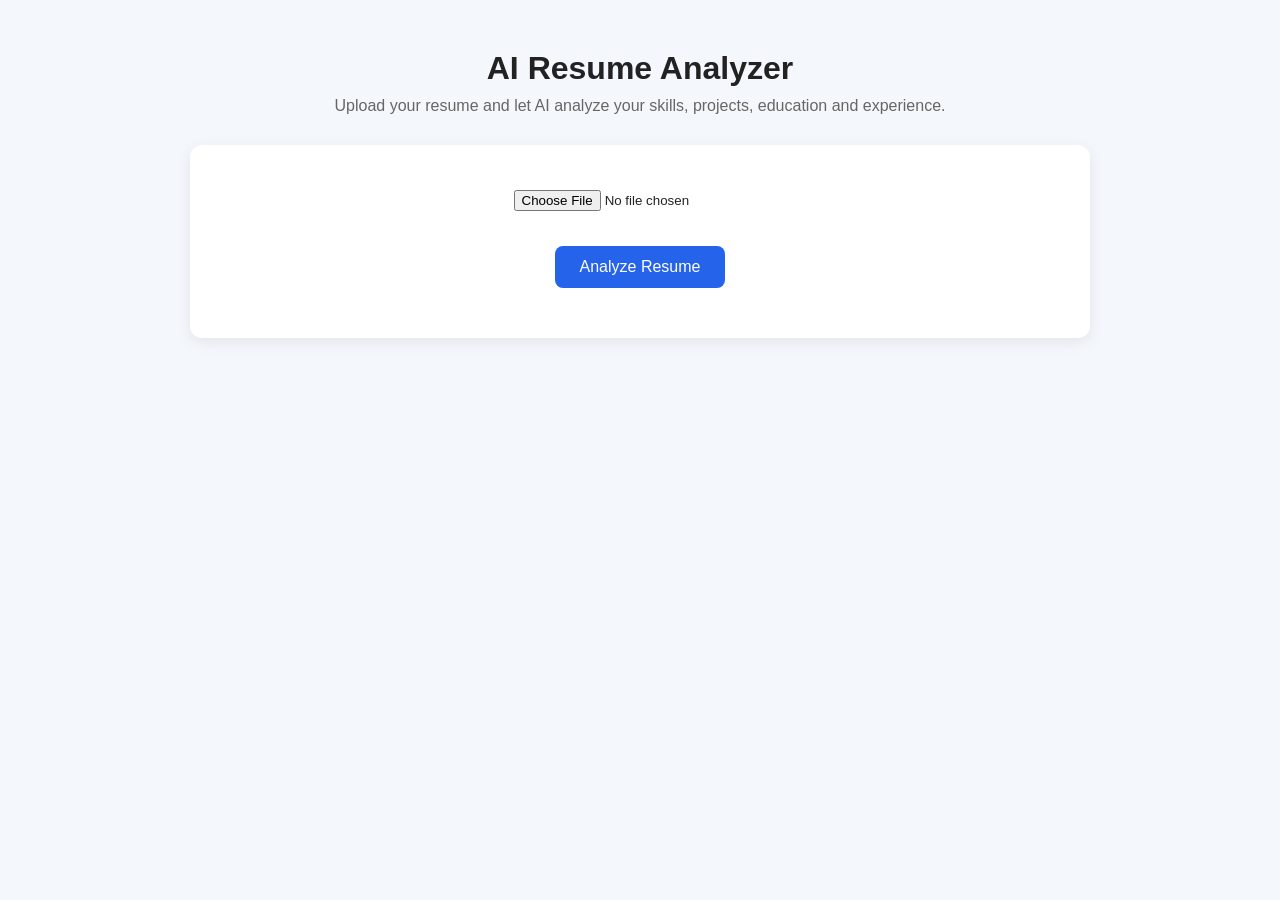
==== frontend/index.html @ a1c791cf "Add resume analyzer frontend and CORS support" ====
<!DOCTYPE html>
<html lang="en">
<head>
    <meta charset="UTF-8">
    <meta name="viewport" content="width=device-width, initial-scale=1.0">

    <title>AI Resume Analyzer</title>

    <link rel="stylesheet" href="style.css">
</head>

<body>

    <div class="container">

        <h1>AI Resume Analyzer</h1>

        <p class="subtitle">
            Upload your resume and let AI analyze your skills, projects,
            education and experience.
        </p>

        <div class="upload-box">

            <input
                type="file"
                id="resumeFile"
                accept=".pdf"
            >

            <button id="analyzeBtn">
                Analyze Resume
            </button>

            <p id="status"></p>

        </div>

        <div id="result" class="result hidden">

            <h2>Resume Analysis</h2>

            <div id="candidate"></div>

            <div id="skills"></div>

            <div id="projects"></div>

            <div id="experience"></div>

            <div id="certifications"></div>

            <div id="strengths"></div>

            <div id="skillGaps"></div>

        </div>

    </div>

    <script src="script.js"></script>

</body>
</html>
---- frontend/style.css ----
* {
    box-sizing: border-box;
    margin: 0;
    padding: 0;
}

body {
    font-family: Arial, sans-serif;
    background: #f4f7fb;
    color: #222;
}

.container {
    width: 90%;
    max-width: 900px;
    margin: 50px auto;
}

h1 {
    text-align: center;
    margin-bottom: 10px;
}

.subtitle {
    text-align: center;
    color: #666;
    margin-bottom: 30px;
}

.upload-box {
    background: white;
    padding: 30px;
    border-radius: 12px;
    text-align: center;
    box-shadow: 0 4px 15px rgba(0, 0, 0, 0.08);
}

input[type="file"] {
    margin: 15px;
}

button {
    display: block;
    margin: 20px auto;
    padding: 12px 25px;
    border: none;
    border-radius: 8px;
    background: #2563eb;
    color: white;
    font-size: 16px;
    cursor: pointer;
}

button:hover {
    background: #1d4ed8;
}

#status {
    margin-top: 15px;
    font-weight: bold;
}

.result {
    margin-top: 30px;
}

.result h2 {
    margin-bottom: 20px;
}

.card {
    background: white;
    padding: 20px;
    margin-bottom: 15px;
    border-radius: 10px;
    box-shadow: 0 3px 10px rgba(0, 0, 0, 0.06);
}

.card h3 {
    margin-bottom: 10px;
}

.card ul {
    margin-left: 20px;
}

.hidden {
    display: none;
}
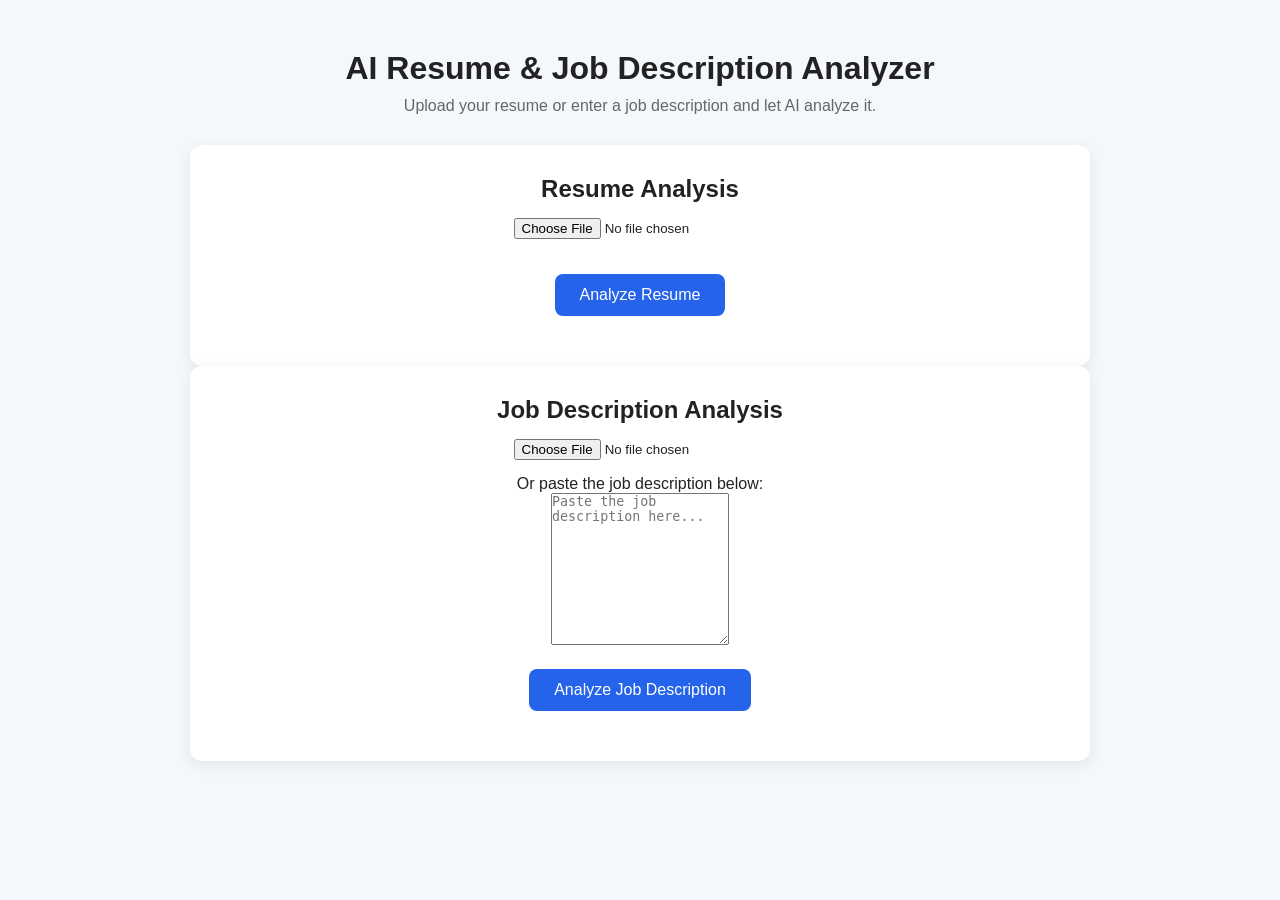
==== commit 9fdeabbc: "Add resume and job description analyzers" ====
--- a/frontend/index.html
+++ b/frontend/index.html
@@ -1,64 +1,107 @@
 <!DOCTYPE html>
-<html lang="en">
-<head>
-    <meta charset="UTF-8">
-    <meta name="viewport" content="width=device-width, initial-scale=1.0">
 
-    <title>AI Resume Analyzer</title>
+<html lang="en"> <head> <meta charset="UTF-8"> <meta name="viewport" content="width=device-width, initial-scale=1.0">
 
-    <link rel="stylesheet" href="style.css">
+<title>AI Resume & Job Description Analyzer</title>
+
+<link rel="stylesheet" href="style.css">
+
 </head>
 
 <body>
 
-    <div class="container">
+<div class="container">
 
-        <h1>AI Resume Analyzer</h1>
+    <h1>AI Resume & Job Description Analyzer</h1>
 
-        <p class="subtitle">
-            Upload your resume and let AI analyze your skills, projects,
-            education and experience.
-        </p>
+    <p class="subtitle">
+        Upload your resume or enter a job description and let AI analyze it.
+    </p>
 
-        <div class="upload-box">
+    <!-- Resume Analyzer -->
 
-            <input
-                type="file"
-                id="resumeFile"
-                accept=".pdf"
-            >
+    <div class="upload-box">
 
-            <button id="analyzeBtn">
-                Analyze Resume
-            </button>
+        <h2>Resume Analysis</h2>
 
-            <p id="status"></p>
+        <input
+            type="file"
+            id="resumeFile"
+            accept=".pdf"
+        >
 
-        </div>
+        <button id="analyzeBtn">
+            Analyze Resume
+        </button>
 
-        <div id="result" class="result hidden">
-
-            <h2>Resume Analysis</h2>
-
-            <div id="candidate"></div>
-
-            <div id="skills"></div>
-
-            <div id="projects"></div>
-
-            <div id="experience"></div>
-
-            <div id="certifications"></div>
-
-            <div id="strengths"></div>
-
-            <div id="skillGaps"></div>
-
-        </div>
+        <p id="status"></p>
 
     </div>
 
-    <script src="script.js"></script>
+    <div id="result" class="result hidden">
 
-</body>
-</html>+        <h2>Resume Analysis</h2>
+
+        <div id="candidate"></div>
+
+        <div id="skills"></div>
+
+        <div id="projects"></div>
+
+        <div id="experience"></div>
+
+        <div id="certifications"></div>
+
+        <div id="strengths"></div>
+
+        <div id="skillGaps"></div>
+
+    </div>
+
+    <!-- Job Description Analyzer -->
+
+    <div class="upload-box"> 
+ 
+        <h2>Job Description Analysis</h2> 
+     
+        <input 
+            type="file" 
+            id="jobDescriptionFile" 
+            accept=".pdf,.doc,.docx,.txt"
+        > 
+     
+        <p>Or paste the job description below:</p> 
+     
+        <textarea 
+            id="jobDescription" 
+            rows="10" 
+            placeholder="Paste the job description here..." 
+        ></textarea> 
+     
+        <button id="analyzeJobBtn"> 
+            Analyze Job Description 
+        </button> 
+     
+        <p id="jobStatus"></p> 
+     
+    </div>
+
+    <div id="jobResult" class="result hidden">
+
+        <h2>Job Description Analysis</h2>
+
+        <div id="jobDetails"></div>
+
+        <div id="jobSkills"></div>
+
+        <div id="jobResponsibilities"></div>
+
+        <div id="jobKeywords"></div>
+
+    </div>
+
+</div>
+
+<script src="script.js"></script>
+
+</body> </html>
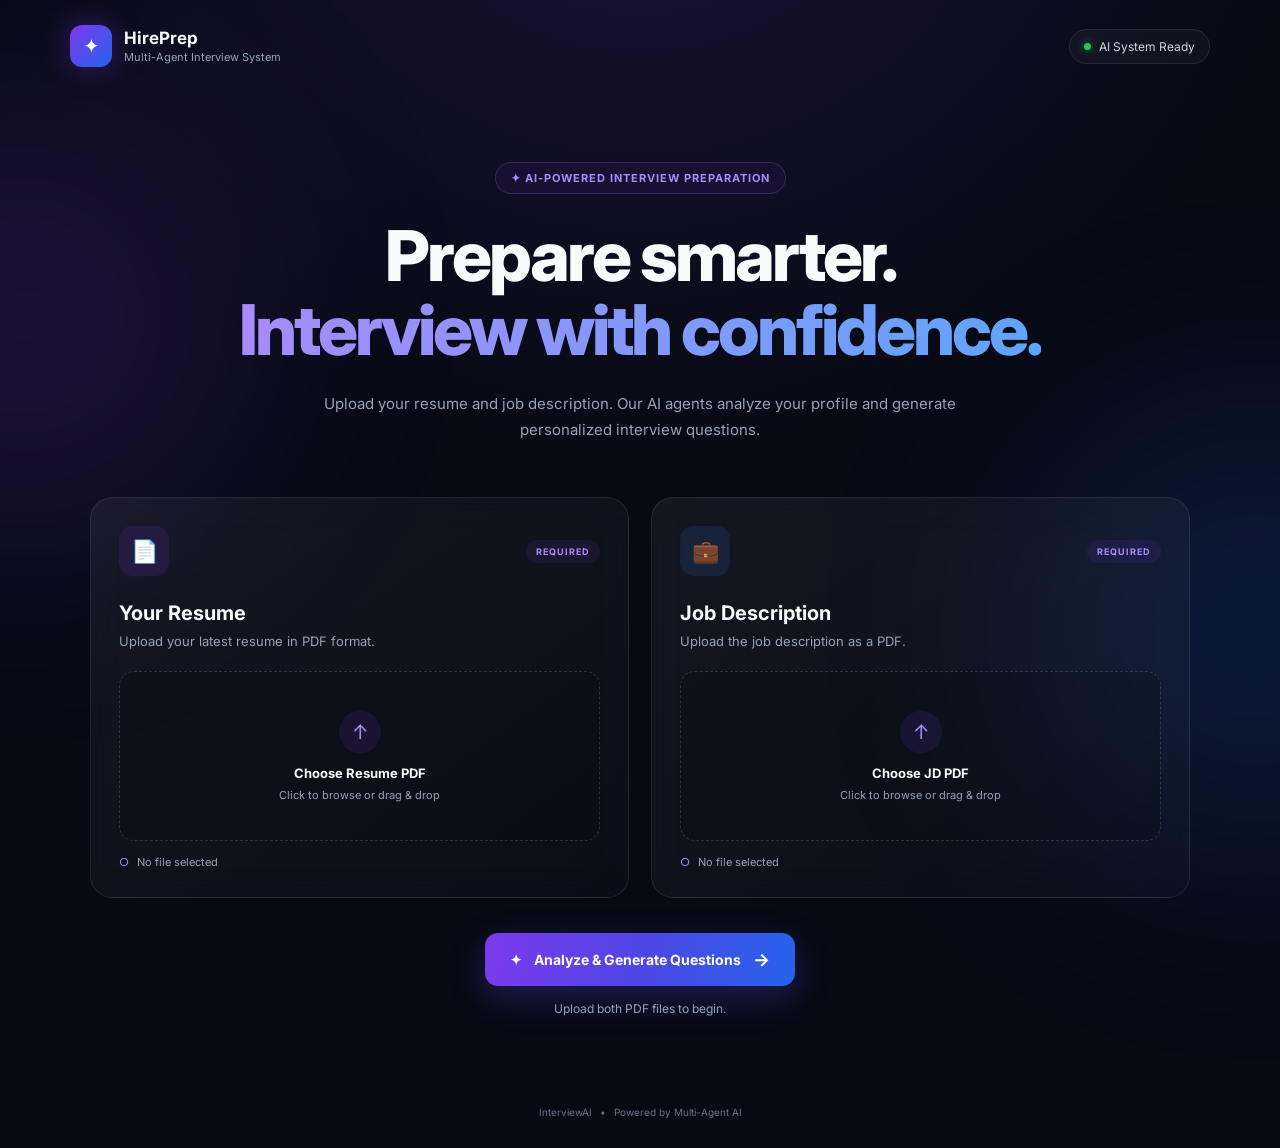
==== commit 93205ec0: "Redesign frontend with AI interview dashboard" ====
--- a/frontend/index.html
+++ b/frontend/index.html
@@ -1,107 +1,293 @@
 <!DOCTYPE html>
-
-<html lang="en"> <head> <meta charset="UTF-8"> <meta name="viewport" content="width=device-width, initial-scale=1.0">
-
-<title>AI Resume & Job Description Analyzer</title>
-
-<link rel="stylesheet" href="style.css">
-
+<html lang="en">
+<head>
+    <meta charset="UTF-8">
+    <meta name="viewport" content="width=device-width, initial-scale=1.0">
+
+    <title>HirePrep | AI-Powered Interview Preparation</title>
+
+    <link rel="preconnect" href="https://fonts.googleapis.com">
+    <link rel="preconnect" href="https://fonts.gstatic.com" crossorigin>
+    <link
+        href="https://fonts.googleapis.com/css2?family=Inter:wght@400;500;600;700;800&display=swap"
+        rel="stylesheet"
+    >
+
+    <link rel="stylesheet" href="style.css">
 </head>
 
 <body>
 
-<div class="container">
-
-    <h1>AI Resume & Job Description Analyzer</h1>
-
-    <p class="subtitle">
-        Upload your resume or enter a job description and let AI analyze it.
-    </p>
-
-    <!-- Resume Analyzer -->
-
-    <div class="upload-box">
-
-        <h2>Resume Analysis</h2>
-
-        <input
-            type="file"
-            id="resumeFile"
-            accept=".pdf"
-        >
-
-        <button id="analyzeBtn">
-            Analyze Resume
-        </button>
-
-        <p id="status"></p>
-
-    </div>
-
-    <div id="result" class="result hidden">
-
-        <h2>Resume Analysis</h2>
-
-        <div id="candidate"></div>
-
-        <div id="skills"></div>
-
-        <div id="projects"></div>
-
-        <div id="experience"></div>
-
-        <div id="certifications"></div>
-
-        <div id="strengths"></div>
-
-        <div id="skillGaps"></div>
-
-    </div>
-
-    <!-- Job Description Analyzer -->
-
-    <div class="upload-box"> 
- 
-        <h2>Job Description Analysis</h2> 
-     
-        <input 
-            type="file" 
-            id="jobDescriptionFile" 
-            accept=".pdf,.doc,.docx,.txt"
-        > 
-     
-        <p>Or paste the job description below:</p> 
-     
-        <textarea 
-            id="jobDescription" 
-            rows="10" 
-            placeholder="Paste the job description here..." 
-        ></textarea> 
-     
-        <button id="analyzeJobBtn"> 
-            Analyze Job Description 
-        </button> 
-     
-        <p id="jobStatus"></p> 
-     
-    </div>
-
-    <div id="jobResult" class="result hidden">
-
-        <h2>Job Description Analysis</h2>
-
-        <div id="jobDetails"></div>
-
-        <div id="jobSkills"></div>
-
-        <div id="jobResponsibilities"></div>
-
-        <div id="jobKeywords"></div>
-
-    </div>
-
-</div>
-
-<script src="script.js"></script>
-
-</body> </html>+    <div class="background-glow glow-one"></div>
+    <div class="background-glow glow-two"></div>
+
+    <header class="navbar">
+
+        <div class="brand">
+            <div class="brand-icon">✦</div>
+
+            <div>
+                <div class="brand-name">HirePrep</div>
+                <div class="brand-subtitle">Multi-Agent Interview System</div>
+            </div>
+        </div>
+
+        <div class="nav-status">
+            <span class="status-dot"></span>
+            AI System Ready
+        </div>
+
+    </header>
+
+
+    <main class="container">
+
+        <!-- HERO -->
+
+        <section class="hero">
+
+            <div class="hero-badge">
+                ✦ AI-POWERED INTERVIEW PREPARATION
+            </div>
+
+            <h1>
+                Prepare smarter.<br>
+                <span>Interview with confidence.</span>
+            </h1>
+
+            <p>
+                Upload your resume and job description.
+                Our AI agents analyze your profile and generate
+                personalized interview questions.
+            </p>
+
+        </section>
+
+
+        <!-- UPLOAD SECTION -->
+
+        <section class="upload-section">
+
+            <!-- RESUME -->
+
+            <div class="upload-card" id="resumeCard">
+
+                <div class="card-top">
+
+                    <div class="file-icon resume-icon">
+                        📄
+                    </div>
+
+                    <div class="card-label">
+                        REQUIRED
+                    </div>
+
+                </div>
+
+                <h2>Your Resume</h2>
+
+                <p class="card-description">
+                    Upload your latest resume in PDF format.
+                </p>
+
+                <label for="resumeFile" class="drop-zone">
+
+                    <div class="upload-symbol">
+                        ↑
+                    </div>
+
+                    <strong>Choose Resume PDF</strong>
+
+                    <span>
+                        Click to browse or drag & drop
+                    </span>
+
+                </label>
+
+                <input
+                    type="file"
+                    id="resumeFile"
+                    accept=".pdf"
+                    hidden
+                >
+
+                <div class="selected-file" id="resumeSelected">
+                    <span>○</span>
+                    <span>No file selected</span>
+                </div>
+
+            </div>
+
+
+            <!-- JOB DESCRIPTION -->
+
+            <div class="upload-card" id="jdCard">
+
+                <div class="card-top">
+
+                    <div class="file-icon jd-icon">
+                        💼
+                    </div>
+
+                    <div class="card-label">
+                        REQUIRED
+                    </div>
+
+                </div>
+
+                <h2>Job Description</h2>
+
+                <p class="card-description">
+                    Upload the job description as a PDF.
+                </p>
+
+                <label for="jdFile" class="drop-zone">
+
+                    <div class="upload-symbol">
+                        ↑
+                    </div>
+
+                    <strong>Choose JD PDF</strong>
+
+                    <span>
+                        Click to browse or drag & drop
+                    </span>
+
+                </label>
+
+                <input
+                    type="file"
+                    id="jdFile"
+                    accept=".pdf"
+                    hidden
+                >
+
+                <div class="selected-file" id="jdSelected">
+                    <span>○</span>
+                    <span>No file selected</span>
+                </div>
+
+            </div>
+
+        </section>
+
+
+        <!-- GENERATE BUTTON -->
+
+        <section class="action-section">
+
+            <button id="analyzeBtn" class="generate-btn">
+
+                <span>✦</span>
+
+                <span>Analyze & Generate Questions</span>
+
+                <span class="arrow">→</span>
+
+            </button>
+
+            <p id="status" class="status">
+                Upload both PDF files to begin.
+            </p>
+
+        </section>
+
+
+        <!-- AI PROCESSING -->
+
+        <section id="processing" class="processing hidden">
+
+            <div class="processing-header">
+                <div class="ai-loader">✦</div>
+
+                <div>
+                    <h3>AI is analyzing your profile</h3>
+                    <p>This may take a few moments...</p>
+                </div>
+            </div>
+
+            <div class="agent-steps">
+
+                <div class="agent-step">
+                    <span class="step-icon">✓</span>
+
+                    <div>
+                        <strong>Resume Analyzer</strong>
+                        <span>Extracting skills and experience</span>
+                    </div>
+                </div>
+
+                <div class="agent-step">
+                    <span class="step-icon">✓</span>
+
+                    <div>
+                        <strong>Job Description Analyzer</strong>
+                        <span>Identifying role requirements</span>
+                    </div>
+                </div>
+
+                <div class="agent-step active">
+                    <span class="step-icon">✦</span>
+
+                    <div>
+                        <strong>Question Generator</strong>
+                        <span>Preparing personalized questions</span>
+                    </div>
+                </div>
+
+            </div>
+
+        </section>
+
+
+        <!-- RESULT -->
+
+        <section id="result" class="result hidden">
+
+            <div class="result-header">
+
+                <div>
+                    <div class="section-label">
+                        AI ANALYSIS
+                    </div>
+
+                    <h2>Resume Analysis</h2>
+                </div>
+
+            </div>
+
+
+            <div class="result-grid">
+
+                <div id="candidate"></div>
+
+                <div id="skills"></div>
+
+                <div id="projects"></div>
+
+                <div id="experience"></div>
+
+                <div id="certifications"></div>
+
+                <div id="strengths"></div>
+
+                <div id="skillGaps"></div>
+
+            </div>
+
+        </section>
+
+    </main>
+
+
+    <footer>
+        <span>InterviewAI</span>
+        <span>•</span>
+        <span>Powered by Multi-Agent AI</span>
+    </footer>
+
+
+    <script src="script.js"></script>
+
+</body>
+</html>
--- a/frontend/style.css
+++ b/frontend/style.css
@@ -4,86 +4,778 @@
     padding: 0;
 }
 
+:root {
+    --bg: #070a13;
+    --card: rgba(17, 23, 39, 0.72);
+    --card-border: rgba(255, 255, 255, 0.09);
+
+    --text: #f8fafc;
+    --muted: #94a3b8;
+
+    --primary: #7c3aed;
+    --primary-light: #a78bfa;
+
+    --blue: #3b82f6;
+
+    --success: #22c55e;
+}
+
+html {
+    scroll-behavior: smooth;
+}
+
 body {
-    font-family: Arial, sans-serif;
-    background: #f4f7fb;
-    color: #222;
-}
+    font-family: "Inter", Arial, sans-serif;
+    background:
+        radial-gradient(
+            circle at 50% -20%,
+            rgba(124, 58, 237, 0.18),
+            transparent 45%
+        ),
+        var(--bg);
+
+    color: var(--text);
+    min-height: 100vh;
+    overflow-x: hidden;
+}
+
+
+/* BACKGROUND EFFECTS */
+
+.background-glow {
+    position: fixed;
+    width: 450px;
+    height: 450px;
+    border-radius: 50%;
+    filter: blur(120px);
+    pointer-events: none;
+    opacity: 0.18;
+}
+
+.glow-one {
+    background: #7c3aed;
+    top: 10%;
+    left: -200px;
+}
+
+.glow-two {
+    background: #2563eb;
+    bottom: 5%;
+    right: -200px;
+}
+
+
+/* NAVBAR */
+
+.navbar {
+    width: 100%;
+    max-width: 1200px;
+
+    margin: auto;
+    padding: 25px 30px;
+
+    display: flex;
+    align-items: center;
+    justify-content: space-between;
+
+    position: relative;
+    z-index: 5;
+}
+
+.brand {
+    display: flex;
+    align-items: center;
+    gap: 12px;
+}
+
+.brand-icon {
+    width: 42px;
+    height: 42px;
+
+    display: flex;
+    align-items: center;
+    justify-content: center;
+
+    border-radius: 12px;
+
+    background:
+        linear-gradient(
+            135deg,
+            #7c3aed,
+            #2563eb
+        );
+
+    font-size: 20px;
+
+    box-shadow:
+        0 0 30px rgba(124, 58, 237, 0.35);
+}
+
+.brand-name {
+    font-size: 17px;
+    font-weight: 700;
+}
+
+.brand-subtitle {
+    font-size: 11px;
+    color: var(--muted);
+    margin-top: 2px;
+}
+
+.nav-status {
+    font-size: 12px;
+    color: #cbd5e1;
+
+    display: flex;
+    align-items: center;
+    gap: 8px;
+
+    padding: 9px 14px;
+
+    border: 1px solid var(--card-border);
+    background: rgba(255, 255, 255, 0.03);
+
+    border-radius: 30px;
+}
+
+.status-dot {
+    width: 7px;
+    height: 7px;
+    background: var(--success);
+    border-radius: 50%;
+
+    box-shadow: 0 0 10px rgba(34, 197, 94, 0.7);
+}
+
+
+/* MAIN */
 
 .container {
-    width: 90%;
-    max-width: 900px;
-    margin: 50px auto;
-}
-
-h1 {
+    width: 92%;
+    max-width: 1100px;
+
+    margin: 0 auto;
+    position: relative;
+    z-index: 2;
+}
+
+
+/* HERO */
+
+.hero {
     text-align: center;
-    margin-bottom: 10px;
-}
-
-.subtitle {
+
+    padding:
+        70px 20px
+        55px;
+}
+
+.hero-badge {
+    display: inline-block;
+
+    padding: 8px 15px;
+
+    border-radius: 30px;
+
+    border: 1px solid rgba(167, 139, 250, 0.2);
+
+    background: rgba(124, 58, 237, 0.08);
+
+    color: var(--primary-light);
+
+    font-size: 11px;
+    font-weight: 700;
+    letter-spacing: 1px;
+
+    margin-bottom: 25px;
+}
+
+.hero h1 {
+    font-size: clamp(42px, 6vw, 70px);
+    line-height: 1.05;
+
+    font-weight: 800;
+    letter-spacing: -3px;
+}
+
+.hero h1 span {
+    background:
+        linear-gradient(
+            90deg,
+            #a78bfa,
+            #60a5fa
+        );
+
+    -webkit-background-clip: text;
+    background-clip: text;
+
+    color: transparent;
+}
+
+.hero p {
+    max-width: 650px;
+
+    margin: 25px auto 0;
+
+    color: var(--muted);
+
+    line-height: 1.7;
+
+    font-size: 15px;
+}
+
+
+/* UPLOAD */
+
+.upload-section {
+    display: grid;
+
+    grid-template-columns: 1fr 1fr;
+
+    gap: 22px;
+}
+
+
+/* UPLOAD CARD */
+
+.upload-card {
+    background:
+        linear-gradient(
+            145deg,
+            rgba(255,255,255,0.055),
+            rgba(255,255,255,0.018)
+        );
+
+    border: 1px solid var(--card-border);
+
+    border-radius: 22px;
+
+    padding: 28px;
+
+    backdrop-filter: blur(20px);
+
+    transition:
+        transform 0.25s ease,
+        border-color 0.25s ease,
+        box-shadow 0.25s ease;
+}
+
+.upload-card:hover {
+    transform: translateY(-4px);
+
+    border-color:
+        rgba(167, 139, 250, 0.3);
+
+    box-shadow:
+        0 20px 50px rgba(0, 0, 0, 0.25);
+}
+
+.card-top {
+    display: flex;
+    justify-content: space-between;
+    align-items: center;
+
+    margin-bottom: 25px;
+}
+
+.file-icon {
+    width: 50px;
+    height: 50px;
+
+    border-radius: 14px;
+
+    display: flex;
+    align-items: center;
+    justify-content: center;
+
+    font-size: 22px;
+
+    background: rgba(124, 58, 237, 0.13);
+}
+
+.jd-icon {
+    background: rgba(59, 130, 246, 0.12);
+}
+
+.card-label {
+    font-size: 9px;
+    letter-spacing: 1px;
+    font-weight: 700;
+
+    color: var(--primary-light);
+
+    padding: 6px 10px;
+
+    border-radius: 20px;
+
+    background: rgba(124, 58, 237, 0.1);
+}
+
+.upload-card h2 {
+    font-size: 20px;
+    margin-bottom: 8px;
+}
+
+.card-description {
+    color: var(--muted);
+    font-size: 13px;
+    margin-bottom: 22px;
+}
+
+
+/* DROP ZONE */
+
+.drop-zone {
+    height: 170px;
+
+    border: 1px dashed rgba(148, 163, 184, 0.25);
+
+    border-radius: 15px;
+
+    display: flex;
+
+    align-items: center;
+    justify-content: center;
+
+    flex-direction: column;
+
+    cursor: pointer;
+
+    transition: all 0.25s ease;
+
+    background: rgba(0, 0, 0, 0.12);
+}
+
+.drop-zone:hover {
+    border-color: var(--primary-light);
+
+    background:
+        rgba(124, 58, 237, 0.06);
+}
+
+.upload-symbol {
+    width: 42px;
+    height: 42px;
+
+    border-radius: 50%;
+
+    display: flex;
+    align-items: center;
+    justify-content: center;
+
+    background:
+        rgba(124, 58, 237, 0.12);
+
+    color: var(--primary-light);
+
+    font-size: 20px;
+
+    margin-bottom: 12px;
+}
+
+.drop-zone strong {
+    font-size: 13px;
+}
+
+.drop-zone span {
+    margin-top: 7px;
+
+    color: var(--muted);
+
+    font-size: 11px;
+}
+
+
+/* SELECTED FILE */
+
+.selected-file {
+    display: flex;
+
+    align-items: center;
+
+    gap: 8px;
+
+    margin-top: 14px;
+
+    color: var(--muted);
+
+    font-size: 11px;
+}
+
+.selected-file span:first-child {
+    color: var(--primary-light);
+}
+
+
+/* ACTION */
+
+.action-section {
     text-align: center;
-    color: #666;
-    margin-bottom: 30px;
-}
-
-.upload-box {
-    background: white;
+
+    padding: 35px 0 60px;
+}
+
+.generate-btn {
+    border: none;
+
+    padding: 16px 25px;
+
+    border-radius: 13px;
+
+    color: white;
+
+    background:
+        linear-gradient(
+            100deg,
+            #7c3aed,
+            #4f46e5,
+            #2563eb
+        );
+
+    font-family: inherit;
+
+    font-size: 14px;
+
+    font-weight: 700;
+
+    cursor: pointer;
+
+    display: inline-flex;
+
+    align-items: center;
+
+    gap: 12px;
+
+    box-shadow:
+        0 12px 35px
+        rgba(79, 70, 229, 0.3);
+
+    transition: all 0.25s ease;
+}
+
+.generate-btn:hover {
+    transform: translateY(-3px);
+
+    box-shadow:
+        0 18px 45px
+        rgba(79, 70, 229, 0.42);
+}
+
+.generate-btn .arrow {
+    font-size: 18px;
+
+    transition:
+        transform 0.2s ease;
+}
+
+.generate-btn:hover .arrow {
+    transform: translateX(4px);
+}
+
+.status {
+    margin-top: 15px;
+
+    color: var(--muted);
+
+    font-size: 12px;
+}
+
+
+/* PROCESSING */
+
+.processing {
+    margin-bottom: 50px;
+
     padding: 30px;
+
+    border-radius: 20px;
+
+    border: 1px solid var(--card-border);
+
+    background:
+        rgba(15, 23, 42, 0.7);
+
+    backdrop-filter: blur(20px);
+}
+
+.processing-header {
+    display: flex;
+
+    align-items: center;
+
+    gap: 15px;
+
+    margin-bottom: 25px;
+}
+
+.ai-loader {
+    width: 45px;
+    height: 45px;
+
+    display: flex;
+    align-items: center;
+    justify-content: center;
+
+    border-radius: 50%;
+
+    background:
+        linear-gradient(
+            135deg,
+            #7c3aed,
+            #2563eb
+        );
+
+    animation: pulse 1.5s infinite;
+}
+
+.processing-header h3 {
+    font-size: 15px;
+}
+
+.processing-header p {
+    color: var(--muted);
+    font-size: 12px;
+    margin-top: 4px;
+}
+
+.agent-steps {
+    display: grid;
+    gap: 10px;
+}
+
+.agent-step {
+    display: flex;
+
+    align-items: center;
+
+    gap: 13px;
+
+    padding: 14px;
+
     border-radius: 12px;
+
+    background:
+        rgba(255,255,255,0.025);
+}
+
+.step-icon {
+    width: 28px;
+    height: 28px;
+
+    border-radius: 50%;
+
+    display: flex;
+    align-items: center;
+    justify-content: center;
+
+    background:
+        rgba(34, 197, 94, 0.12);
+
+    color: var(--success);
+
+    font-size: 12px;
+}
+
+.agent-step.active .step-icon {
+    background:
+        rgba(124, 58, 237, 0.15);
+
+    color: var(--primary-light);
+}
+
+.agent-step strong {
+    display: block;
+    font-size: 12px;
+}
+
+.agent-step div span {
+    display: block;
+
+    color: var(--muted);
+
+    font-size: 10px;
+
+    margin-top: 3px;
+}
+
+
+/* RESULTS */
+
+.result {
+    margin-bottom: 80px;
+}
+
+.result-header {
+    margin-bottom: 25px;
+}
+
+.section-label {
+    color: var(--primary-light);
+
+    font-size: 10px;
+
+    letter-spacing: 1.5px;
+
+    font-weight: 700;
+
+    margin-bottom: 8px;
+}
+
+.result-header h2 {
+    font-size: 28px;
+}
+
+.result-grid {
+    display: grid;
+
+    grid-template-columns:
+        repeat(2, 1fr);
+
+    gap: 16px;
+}
+
+
+/* RESULT CARDS */
+
+.card {
+    background:
+        rgba(17, 23, 39, 0.7);
+
+    border: 1px solid var(--card-border);
+
+    padding: 22px;
+
+    border-radius: 17px;
+
+    backdrop-filter: blur(15px);
+}
+
+.card h3 {
+    margin-bottom: 15px;
+
+    font-size: 14px;
+
+    color: #e2e8f0;
+}
+
+.card p,
+.card li {
+    color: var(--muted);
+
+    font-size: 12px;
+
+    line-height: 1.7;
+}
+
+.card ul {
+    margin-left: 18px;
+}
+
+.card li {
+    margin-bottom: 7px;
+}
+
+
+/* FOOTER */
+
+footer {
     text-align: center;
-    box-shadow: 0 4px 15px rgba(0, 0, 0, 0.08);
-}
-
-input[type="file"] {
-    margin: 15px;
-}
-
-button {
-    display: block;
-    margin: 20px auto;
-    padding: 12px 25px;
-    border: none;
-    border-radius: 8px;
-    background: #2563eb;
-    color: white;
-    font-size: 16px;
-    cursor: pointer;
-}
-
-button:hover {
-    background: #1d4ed8;
-}
-
-#status {
-    margin-top: 15px;
-    font-weight: bold;
-}
-
-.result {
-    margin-top: 30px;
-}
-
-.result h2 {
-    margin-bottom: 20px;
-}
-
-.card {
-    background: white;
-    padding: 20px;
-    margin-bottom: 15px;
-    border-radius: 10px;
-    box-shadow: 0 3px 10px rgba(0, 0, 0, 0.06);
-}
-
-.card h3 {
-    margin-bottom: 10px;
-}
-
-.card ul {
-    margin-left: 20px;
-}
+
+    padding: 30px;
+
+    color: #64748b;
+
+    font-size: 10px;
+
+    display: flex;
+
+    justify-content: center;
+
+    gap: 8px;
+}
+
+
+/* HIDDEN */
 
 .hidden {
-    display: none;
+    display: none !important;
+}
+
+
+/* ANIMATION */
+
+@keyframes pulse {
+
+    0% {
+        box-shadow:
+            0 0 0 0
+            rgba(124, 58, 237, 0.4);
+    }
+
+    70% {
+        box-shadow:
+            0 0 0 15px
+            rgba(124, 58, 237, 0);
+    }
+
+    100% {
+        box-shadow:
+            0 0 0 0
+            rgba(124, 58, 237, 0);
+    }
+}
+
+
+/* RESPONSIVE */
+
+@media (max-width: 800px) {
+
+    .upload-section {
+        grid-template-columns: 1fr;
+    }
+
+    .result-grid {
+        grid-template-columns: 1fr;
+    }
+
+    .hero {
+        padding-top: 45px;
+    }
+
+    .hero h1 {
+        letter-spacing: -2px;
+    }
+
+    .navbar {
+        padding-left: 18px;
+        padding-right: 18px;
+    }
+
+    .nav-status {
+        display: none;
+    }
+}
+
+@media (max-width: 500px) {
+
+    .container {
+        width: 94%;
+    }
+
+    .hero h1 {
+        font-size: 38px;
+    }
+
+    .hero p {
+        font-size: 13px;
+    }
+
+    .upload-card {
+        padding: 20px;
+    }
+
+    .generate-btn {
+        width: 100%;
+        justify-content: center;
+    }
 }
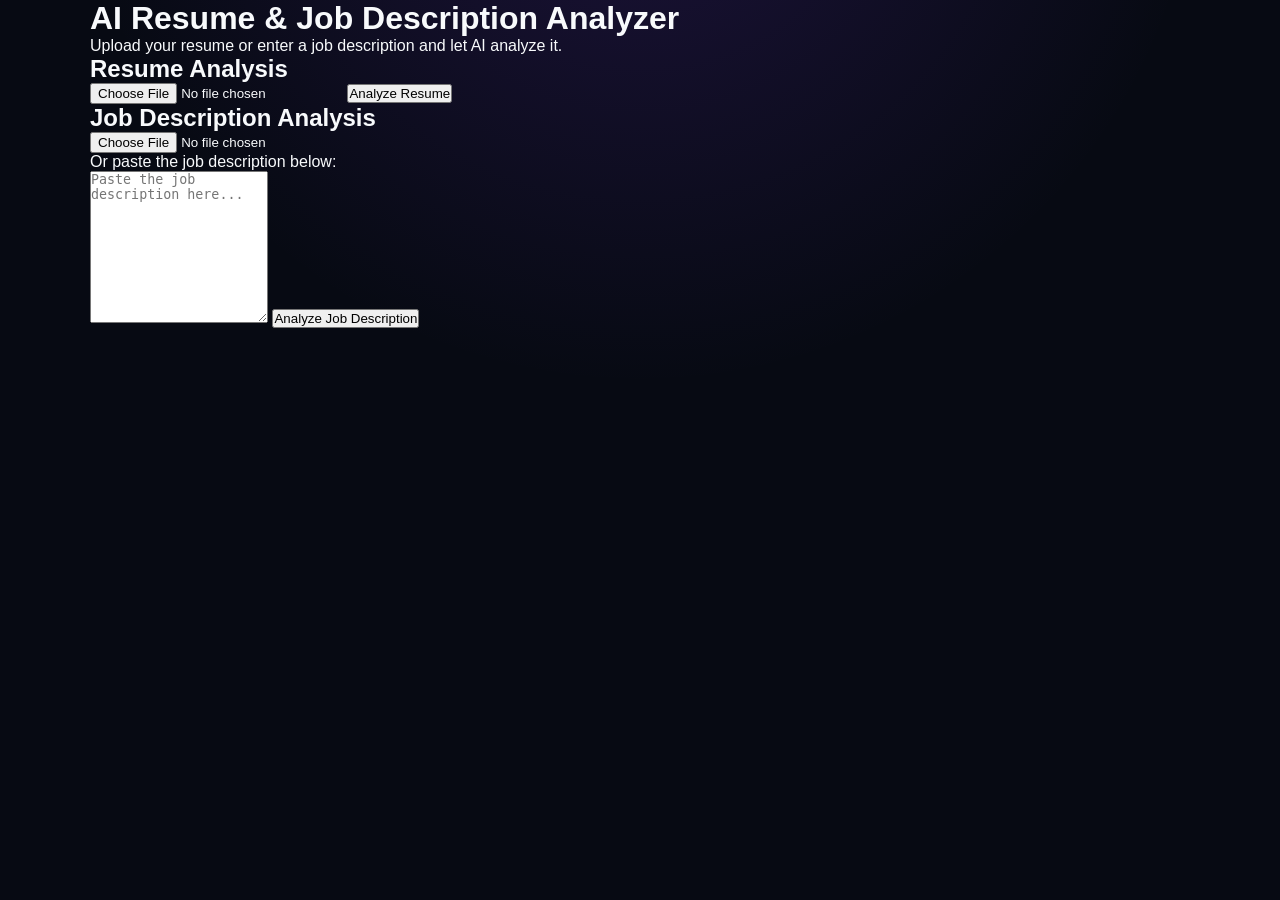
==== commit 7792ba36: "Update JD file upload and analyzer" ====
--- a/frontend/index.html
+++ b/frontend/index.html
@@ -1,293 +1,107 @@
 <!DOCTYPE html>
-<html lang="en">
-<head>
-    <meta charset="UTF-8">
-    <meta name="viewport" content="width=device-width, initial-scale=1.0">
 
-    <title>HirePrep | AI-Powered Interview Preparation</title>
+<html lang="en"> <head> <meta charset="UTF-8"> <meta name="viewport" content="width=device-width, initial-scale=1.0">
 
-    <link rel="preconnect" href="https://fonts.googleapis.com">
-    <link rel="preconnect" href="https://fonts.gstatic.com" crossorigin>
-    <link
-        href="https://fonts.googleapis.com/css2?family=Inter:wght@400;500;600;700;800&display=swap"
-        rel="stylesheet"
-    >
+<title>AI Resume & Job Description Analyzer</title>
 
-    <link rel="stylesheet" href="style.css">
+<link rel="stylesheet" href="style.css">
+
 </head>
 
 <body>
 
-    <div class="background-glow glow-one"></div>
-    <div class="background-glow glow-two"></div>
+<div class="container">
 
-    <header class="navbar">
+    <h1>AI Resume & Job Description Analyzer</h1>
 
-        <div class="brand">
-            <div class="brand-icon">✦</div>
+    <p class="subtitle">
+        Upload your resume or enter a job description and let AI analyze it.
+    </p>
 
-            <div>
-                <div class="brand-name">HirePrep</div>
-                <div class="brand-subtitle">Multi-Agent Interview System</div>
-            </div>
-        </div>
+    <!-- Resume Analyzer -->
 
-        <div class="nav-status">
-            <span class="status-dot"></span>
-            AI System Ready
-        </div>
+    <div class="upload-box">
 
-    </header>
+        <h2>Resume Analysis</h2>
 
+        <input
+            type="file"
+            id="resumeFile"
+            accept=".pdf"
+        >
 
-    <main class="container">
+        <button id="analyzeBtn">
+            Analyze Resume
+        </button>
 
-        <!-- HERO -->
+        <p id="status"></p>
 
-        <section class="hero">
+    </div>
 
-            <div class="hero-badge">
-                ✦ AI-POWERED INTERVIEW PREPARATION
-            </div>
+    <div id="result" class="result hidden">
 
-            <h1>
-                Prepare smarter.<br>
-                <span>Interview with confidence.</span>
-            </h1>
+        <h2>Resume Analysis</h2>
 
-            <p>
-                Upload your resume and job description.
-                Our AI agents analyze your profile and generate
-                personalized interview questions.
-            </p>
+        <div id="candidate"></div>
 
-        </section>
+        <div id="skills"></div>
 
+        <div id="projects"></div>
 
-        <!-- UPLOAD SECTION -->
+        <div id="experience"></div>
 
-        <section class="upload-section">
+        <div id="certifications"></div>
 
-            <!-- RESUME -->
+        <div id="strengths"></div>
 
-            <div class="upload-card" id="resumeCard">
+        <div id="skillGaps"></div>
 
-                <div class="card-top">
+    </div>
 
-                    <div class="file-icon resume-icon">
-                        📄
-                    </div>
+    <!-- Job Description Analyzer -->
 
-                    <div class="card-label">
-                        REQUIRED
-                    </div>
+    <div class="upload-box"> 
+ 
+        <h2>Job Description Analysis</h2> 
+     
+        <input 
+            type="file" 
+            id="jobDescriptionFile" 
+            accept=".pdf,.docx,.txt"
+        > 
+     
+        <p>Or paste the job description below:</p> 
+     
+        <textarea 
+            id="jobDescription" 
+            rows="10" 
+            placeholder="Paste the job description here..." 
+        ></textarea> 
+     
+        <button id="analyzeJobBtn"> 
+            Analyze Job Description 
+        </button> 
+     
+        <p id="jobStatus"></p> 
+     
+    </div>
 
-                </div>
+    <div id="jobResult" class="result hidden">
 
-                <h2>Your Resume</h2>
+        <h2>Job Description Analysis</h2>
 
-                <p class="card-description">
-                    Upload your latest resume in PDF format.
-                </p>
+        <div id="jobDetails"></div>
 
-                <label for="resumeFile" class="drop-zone">
+        <div id="jobSkills"></div>
 
-                    <div class="upload-symbol">
-                        ↑
-                    </div>
+        <div id="jobResponsibilities"></div>
 
-                    <strong>Choose Resume PDF</strong>
+        <div id="jobKeywords"></div>
 
-                    <span>
-                        Click to browse or drag & drop
-                    </span>
+    </div>
 
-                </label>
+</div>
 
-                <input
-                    type="file"
-                    id="resumeFile"
-                    accept=".pdf"
-                    hidden
-                >
+<script src="script.js"></script>
 
-                <div class="selected-file" id="resumeSelected">
-                    <span>○</span>
-                    <span>No file selected</span>
-                </div>
-
-            </div>
-
-
-            <!-- JOB DESCRIPTION -->
-
-            <div class="upload-card" id="jdCard">
-
-                <div class="card-top">
-
-                    <div class="file-icon jd-icon">
-                        💼
-                    </div>
-
-                    <div class="card-label">
-                        REQUIRED
-                    </div>
-
-                </div>
-
-                <h2>Job Description</h2>
-
-                <p class="card-description">
-                    Upload the job description as a PDF.
-                </p>
-
-                <label for="jdFile" class="drop-zone">
-
-                    <div class="upload-symbol">
-                        ↑
-                    </div>
-
-                    <strong>Choose JD PDF</strong>
-
-                    <span>
-                        Click to browse or drag & drop
-                    </span>
-
-                </label>
-
-                <input
-                    type="file"
-                    id="jdFile"
-                    accept=".pdf"
-                    hidden
-                >
-
-                <div class="selected-file" id="jdSelected">
-                    <span>○</span>
-                    <span>No file selected</span>
-                </div>
-
-            </div>
-
-        </section>
-
-
-        <!-- GENERATE BUTTON -->
-
-        <section class="action-section">
-
-            <button id="analyzeBtn" class="generate-btn">
-
-                <span>✦</span>
-
-                <span>Analyze & Generate Questions</span>
-
-                <span class="arrow">→</span>
-
-            </button>
-
-            <p id="status" class="status">
-                Upload both PDF files to begin.
-            </p>
-
-        </section>
-
-
-        <!-- AI PROCESSING -->
-
-        <section id="processing" class="processing hidden">
-
-            <div class="processing-header">
-                <div class="ai-loader">✦</div>
-
-                <div>
-                    <h3>AI is analyzing your profile</h3>
-                    <p>This may take a few moments...</p>
-                </div>
-            </div>
-
-            <div class="agent-steps">
-
-                <div class="agent-step">
-                    <span class="step-icon">✓</span>
-
-                    <div>
-                        <strong>Resume Analyzer</strong>
-                        <span>Extracting skills and experience</span>
-                    </div>
-                </div>
-
-                <div class="agent-step">
-                    <span class="step-icon">✓</span>
-
-                    <div>
-                        <strong>Job Description Analyzer</strong>
-                        <span>Identifying role requirements</span>
-                    </div>
-                </div>
-
-                <div class="agent-step active">
-                    <span class="step-icon">✦</span>
-
-                    <div>
-                        <strong>Question Generator</strong>
-                        <span>Preparing personalized questions</span>
-                    </div>
-                </div>
-
-            </div>
-
-        </section>
-
-
-        <!-- RESULT -->
-
-        <section id="result" class="result hidden">
-
-            <div class="result-header">
-
-                <div>
-                    <div class="section-label">
-                        AI ANALYSIS
-                    </div>
-
-                    <h2>Resume Analysis</h2>
-                </div>
-
-            </div>
-
-
-            <div class="result-grid">
-
-                <div id="candidate"></div>
-
-                <div id="skills"></div>
-
-                <div id="projects"></div>
-
-                <div id="experience"></div>
-
-                <div id="certifications"></div>
-
-                <div id="strengths"></div>
-
-                <div id="skillGaps"></div>
-
-            </div>
-
-        </section>
-
-    </main>
-
-
-    <footer>
-        <span>InterviewAI</span>
-        <span>•</span>
-        <span>Powered by Multi-Agent AI</span>
-    </footer>
-
-
-    <script src="script.js"></script>
-
-</body>
-</html>+</body> </html>
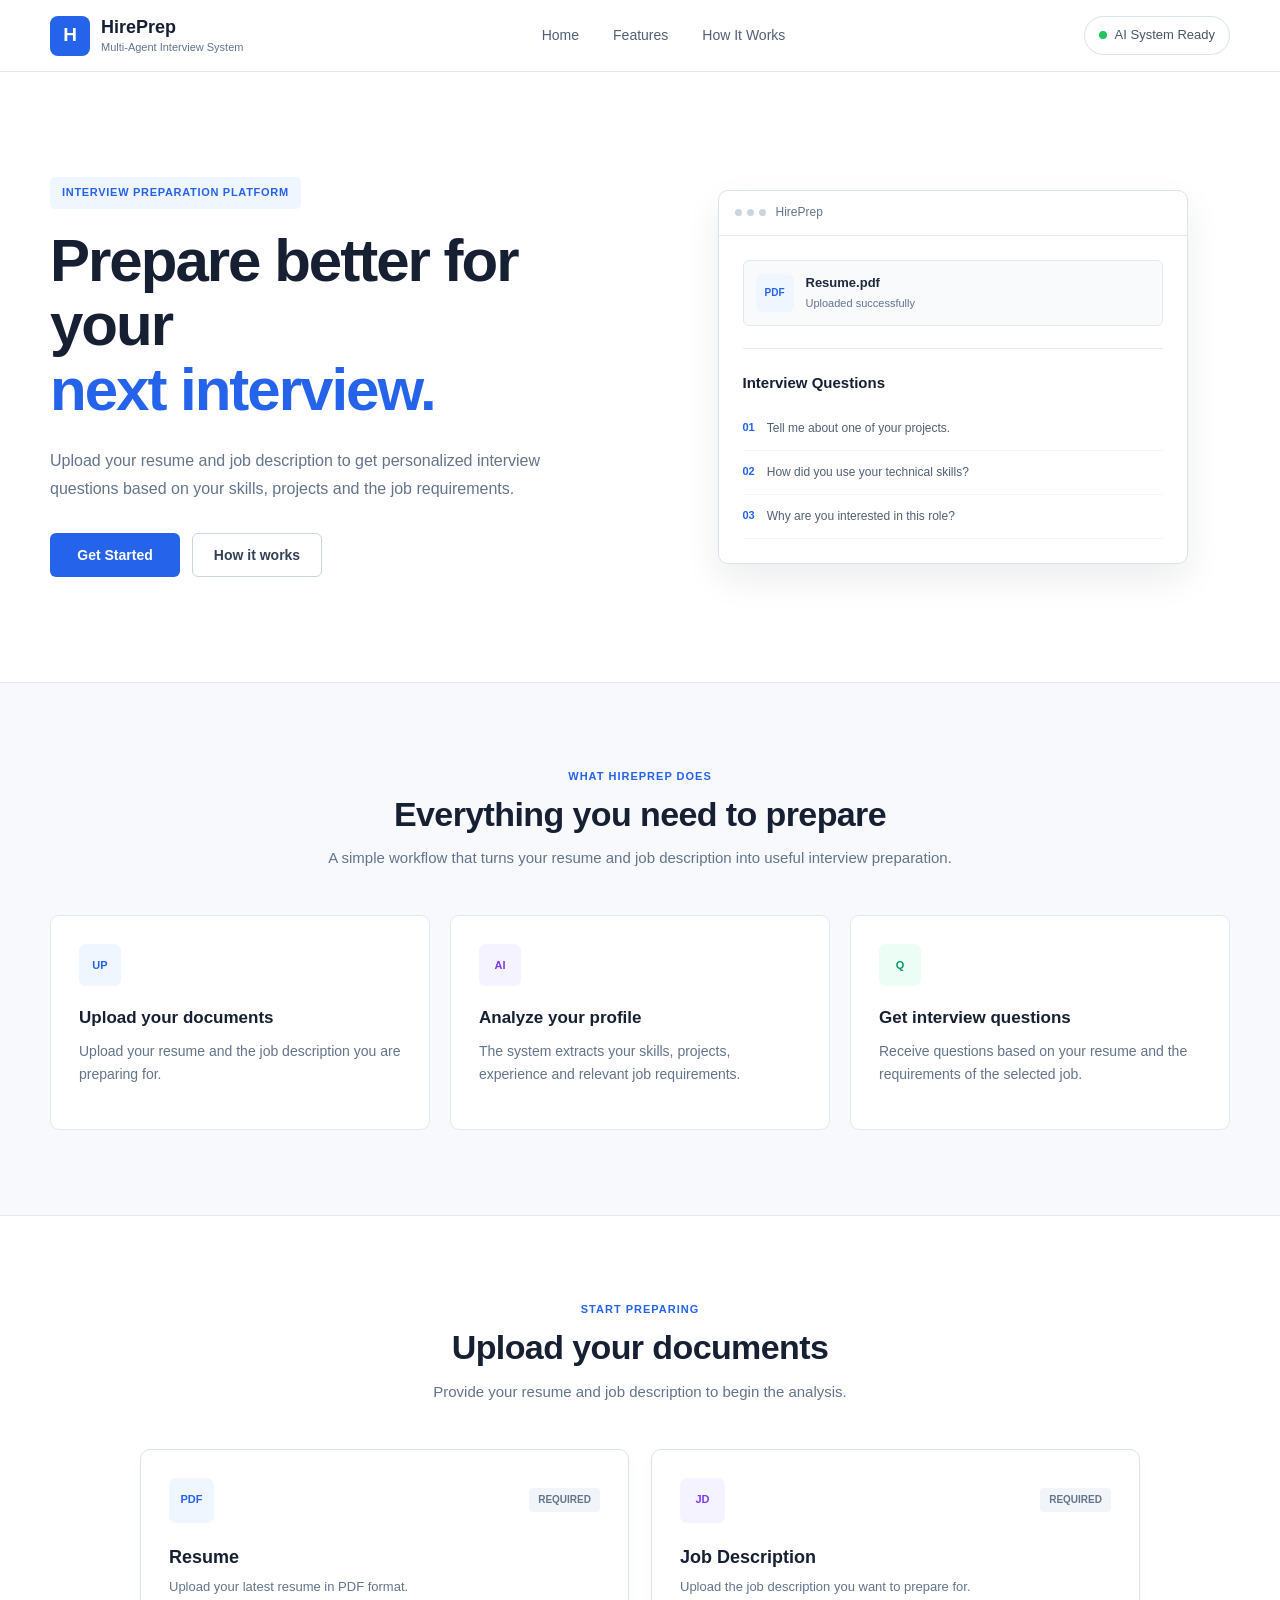
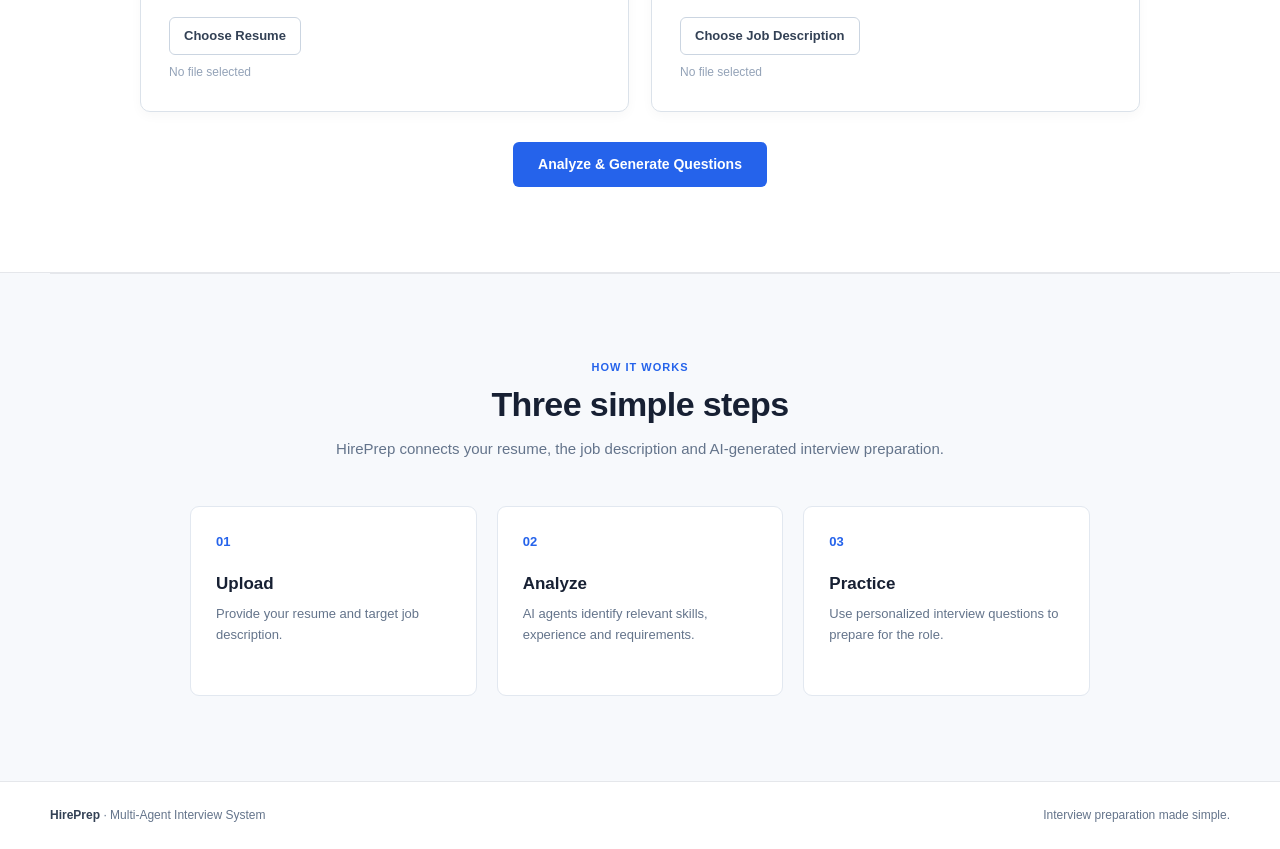
==== commit 4fcbf1cd: "Improve frontend layout and styling" ====
--- a/frontend/index.html
+++ b/frontend/index.html
@@ -1,107 +1,519 @@
 <!DOCTYPE html>
-
-<html lang="en"> <head> <meta charset="UTF-8"> <meta name="viewport" content="width=device-width, initial-scale=1.0">
-
-<title>AI Resume & Job Description Analyzer</title>
-
-<link rel="stylesheet" href="style.css">
-
+<html lang="en">
+<head>
+    <meta charset="UTF-8">
+    <meta name="viewport" content="width=device-width, initial-scale=1.0">
+
+    <title>HirePrep | Interview Preparation</title>
+
+    <link rel="stylesheet" href="style.css">
 </head>
 
 <body>
 
-<div class="container">
-
-    <h1>AI Resume & Job Description Analyzer</h1>
-
-    <p class="subtitle">
-        Upload your resume or enter a job description and let AI analyze it.
-    </p>
-
-    <!-- Resume Analyzer -->
-
-    <div class="upload-box">
-
-        <h2>Resume Analysis</h2>
-
-        <input
-            type="file"
-            id="resumeFile"
-            accept=".pdf"
-        >
-
-        <button id="analyzeBtn">
-            Analyze Resume
-        </button>
-
-        <p id="status"></p>
-
-    </div>
-
-    <div id="result" class="result hidden">
-
-        <h2>Resume Analysis</h2>
-
-        <div id="candidate"></div>
-
-        <div id="skills"></div>
-
-        <div id="projects"></div>
-
-        <div id="experience"></div>
-
-        <div id="certifications"></div>
-
-        <div id="strengths"></div>
-
-        <div id="skillGaps"></div>
-
-    </div>
-
-    <!-- Job Description Analyzer -->
-
-    <div class="upload-box"> 
- 
-        <h2>Job Description Analysis</h2> 
-     
-        <input 
-            type="file" 
-            id="jobDescriptionFile" 
-            accept=".pdf,.docx,.txt"
-        > 
-     
-        <p>Or paste the job description below:</p> 
-     
-        <textarea 
-            id="jobDescription" 
-            rows="10" 
-            placeholder="Paste the job description here..." 
-        ></textarea> 
-     
-        <button id="analyzeJobBtn"> 
-            Analyze Job Description 
-        </button> 
-     
-        <p id="jobStatus"></p> 
-     
-    </div>
-
-    <div id="jobResult" class="result hidden">
-
-        <h2>Job Description Analysis</h2>
-
-        <div id="jobDetails"></div>
-
-        <div id="jobSkills"></div>
-
-        <div id="jobResponsibilities"></div>
-
-        <div id="jobKeywords"></div>
-
-    </div>
-
-</div>
-
-<script src="script.js"></script>
-
-</body> </html>+    <!-- Navigation -->
+    <header class="navbar">
+        <div class="nav-container">
+
+            <div class="brand">
+                <div class="brand-logo">H</div>
+                <div>
+                    <div class="brand-name">HirePrep</div>
+                    <div class="brand-subtitle">Multi-Agent Interview System</div>
+                </div>
+            </div>
+
+            <nav class="nav-links">
+                <a href="#home">Home</a>
+                <a href="#features">Features</a>
+                <a href="#how-it-works">How It Works</a>
+            </nav>
+
+            <div class="nav-status">
+                <span class="status-dot"></span>
+                AI System Ready
+            </div>
+
+        </div>
+    </header>
+
+
+    <main>
+
+        <!-- Hero Section -->
+        <section class="hero" id="home">
+
+            <div class="hero-container">
+
+                <div class="hero-content">
+
+                    <div class="eyebrow">
+                        INTERVIEW PREPARATION PLATFORM
+                    </div>
+
+                    <h1>
+                        Prepare better for your
+                        <span>next interview.</span>
+                    </h1>
+
+                    <p class="hero-description">
+                        Upload your resume and job description to get
+                        personalized interview questions based on your
+                        skills, projects and the job requirements.
+                    </p>
+
+                    <div class="hero-buttons">
+                        <a href="#upload-section" class="primary-btn">
+                            Get Started
+                        </a>
+
+                        <a href="#how-it-works" class="secondary-btn">
+                            How it works
+                        </a>
+                    </div>
+
+                </div>
+
+
+                <div class="hero-preview">
+
+                    <div class="preview-window">
+
+                        <div class="preview-header">
+                            <div class="window-dots">
+                                <span></span>
+                                <span></span>
+                                <span></span>
+                            </div>
+
+                            <span>HirePrep</span>
+                        </div>
+
+                        <div class="preview-body">
+
+                            <div class="preview-resume">
+                                <div class="preview-icon">PDF</div>
+
+                                <div>
+                                    <strong>Resume.pdf</strong>
+                                    <small>Uploaded successfully</small>
+                                </div>
+                            </div>
+
+                            <div class="preview-line"></div>
+
+                            <div class="preview-title">
+                                Interview Questions
+                            </div>
+
+                            <div class="preview-question">
+                                <span>01</span>
+                                <p>Tell me about one of your projects.</p>
+                            </div>
+
+                            <div class="preview-question">
+                                <span>02</span>
+                                <p>How did you use your technical skills?</p>
+                            </div>
+
+                            <div class="preview-question">
+                                <span>03</span>
+                                <p>Why are you interested in this role?</p>
+                            </div>
+
+                        </div>
+
+                    </div>
+
+                </div>
+
+            </div>
+
+        </section>
+
+
+        <!-- Features -->
+        <section class="features-section" id="features">
+
+            <div class="section-heading">
+                <p class="section-label">WHAT HIREPREP DOES</p>
+
+                <h2>
+                    Everything you need to prepare
+                </h2>
+
+                <p>
+                    A simple workflow that turns your resume and job
+                    description into useful interview preparation.
+                </p>
+            </div>
+
+
+            <div class="feature-grid">
+
+                <div class="feature-card">
+
+                    <div class="feature-icon blue">
+                        UP
+                    </div>
+
+                    <h3>Upload your documents</h3>
+
+                    <p>
+                        Upload your resume and the job description
+                        you are preparing for.
+                    </p>
+
+                </div>
+
+
+                <div class="feature-card">
+
+                    <div class="feature-icon purple">
+                        AI
+                    </div>
+
+                    <h3>Analyze your profile</h3>
+
+                    <p>
+                        The system extracts your skills, projects,
+                        experience and relevant job requirements.
+                    </p>
+
+                </div>
+
+
+                <div class="feature-card">
+
+                    <div class="feature-icon green">
+                        Q
+                    </div>
+
+                    <h3>Get interview questions</h3>
+
+                    <p>
+                        Receive questions based on your resume and
+                        the requirements of the selected job.
+                    </p>
+
+                </div>
+
+            </div>
+
+        </section>
+
+
+        <!-- Upload Section -->
+        <section class="upload-section" id="upload-section">
+
+            <div class="section-heading">
+                <p class="section-label">START PREPARING</p>
+
+                <h2>
+                    Upload your documents
+                </h2>
+
+                <p>
+                    Provide your resume and job description to begin
+                    the analysis.
+                </p>
+            </div>
+
+
+            <div class="upload-grid">
+
+                <!-- Resume -->
+                <div class="upload-card">
+
+                    <div class="upload-card-top">
+                        <div class="document-icon">
+                            PDF
+                        </div>
+
+                        <span class="required-badge">
+                            Required
+                        </span>
+                    </div>
+
+                    <h3>Resume</h3>
+
+                    <p>
+                        Upload your latest resume in PDF format.
+                    </p>
+
+                    <label class="file-input">
+                        <input
+                            type="file"
+                            id="resumeFile"
+                            accept=".pdf"
+                        >
+
+                        <span class="file-button">
+                            Choose Resume
+                        </span>
+
+                        <span class="file-name">
+                            No file selected
+                        </span>
+                    </label>
+
+                </div>
+
+
+                <!-- Job Description -->
+                <div class="upload-card">
+
+                    <div class="upload-card-top">
+                        <div class="document-icon job">
+                            JD
+                        </div>
+
+                        <span class="required-badge">
+                            Required
+                        </span>
+                    </div>
+
+                    <h3>Job Description</h3>
+
+                    <p>
+                        Upload the job description you want to
+                        prepare for.
+                    </p>
+
+                    <label class="file-input">
+                        <input
+                            type="file"
+                            id="jdFile"
+                            accept=".pdf"
+                        >
+
+                        <span class="file-button">
+                            Choose Job Description
+                        </span>
+
+                        <span class="file-name">
+                            No file selected
+                        </span>
+                    </label>
+
+                </div>
+
+            </div>
+
+
+            <div class="analyze-wrapper">
+
+                <button id="analyzeBtn" class="analyze-btn">
+                    Analyze & Generate Questions
+                </button>
+
+            </div>
+
+        </section>
+
+
+        <!-- Processing -->
+        <section id="processing" class="processing-section">
+
+            <div class="processing-box">
+
+                <div class="loader"></div>
+
+                <h2>Analyzing your profile</h2>
+
+                <p id="processingStatus">
+                    Preparing your documents...
+                </p>
+
+                <div class="processing-steps">
+
+                    <div class="processing-step active">
+                        <span>1</span>
+                        Resume Analysis
+                    </div>
+
+                    <div class="processing-step">
+                        <span>2</span>
+                        Job Description Analysis
+                    </div>
+
+                    <div class="processing-step">
+                        <span>3</span>
+                        Question Generation
+                    </div>
+
+                </div>
+
+            </div>
+
+        </section>
+
+
+        <!-- Results -->
+        <section id="result" class="results-section">
+
+            <div class="results-heading">
+
+                <p class="section-label">ANALYSIS COMPLETE</p>
+
+                <h2>Your Interview Preparation</h2>
+
+                <p>
+                    Review the information extracted from your
+                    resume and the questions generated for your role.
+                </p>
+
+            </div>
+
+
+            <div class="results-grid">
+
+                <div class="result-card">
+
+                    <h3>Candidate Information</h3>
+
+                    <div id="candidate"></div>
+
+                </div>
+
+
+                <div class="result-card">
+
+                    <h3>Skills</h3>
+
+                    <div id="skills"></div>
+
+                </div>
+
+
+                <div class="result-card">
+
+                    <h3>Projects</h3>
+
+                    <div id="projects"></div>
+
+                </div>
+
+
+                <div class="result-card">
+
+                    <h3>Experience</h3>
+
+                    <div id="experience"></div>
+
+                </div>
+
+
+                <div class="result-card">
+
+                    <h3>Certifications</h3>
+
+                    <div id="certifications"></div>
+
+                </div>
+
+
+                <div class="result-card">
+
+                    <h3>Strengths</h3>
+
+                    <div id="strengths"></div>
+
+                </div>
+
+
+                <div class="result-card">
+
+                    <h3>Skill Gaps</h3>
+
+                    <div id="skillGaps"></div>
+
+                </div>
+
+            </div>
+
+        </section>
+
+
+        <!-- How it works -->
+        <section class="how-section" id="how-it-works">
+
+            <div class="section-heading">
+
+                <p class="section-label">HOW IT WORKS</p>
+
+                <h2>Three simple steps</h2>
+
+                <p>
+                    HirePrep connects your resume, the job description
+                    and AI-generated interview preparation.
+                </p>
+
+            </div>
+
+
+            <div class="steps-grid">
+
+                <div class="step">
+
+                    <div class="step-number">01</div>
+
+                    <h3>Upload</h3>
+
+                    <p>
+                        Provide your resume and target job description.
+                    </p>
+
+                </div>
+
+
+                <div class="step">
+
+                    <div class="step-number">02</div>
+
+                    <h3>Analyze</h3>
+
+                    <p>
+                        AI agents identify relevant skills,
+                        experience and requirements.
+                    </p>
+
+                </div>
+
+
+                <div class="step">
+
+                    <div class="step-number">03</div>
+
+                    <h3>Practice</h3>
+
+                    <p>
+                        Use personalized interview questions to
+                        prepare for the role.
+                    </p>
+
+                </div>
+
+            </div>
+
+        </section>
+
+    </main>
+
+
+    <footer class="footer">
+
+        <div>
+            <strong>HirePrep</strong>
+            <span> · Multi-Agent Interview System</span>
+        </div>
+
+        <span>Interview preparation made simple.</span>
+
+    </footer>
+
+
+    <script src="script.js"></script>
+
+</body>
+</html>
--- a/frontend/style.css
+++ b/frontend/style.css
@@ -1,23 +1,11 @@
-* {
-    box-sizing: border-box;
+/* =========================================================
+   HIREPREP - CLEAN PROFESSIONAL DESIGN
+   ========================================================= */
+
+   * {
     margin: 0;
     padding: 0;
-}
-
-:root {
-    --bg: #070a13;
-    --card: rgba(17, 23, 39, 0.72);
-    --card-border: rgba(255, 255, 255, 0.09);
-
-    --text: #f8fafc;
-    --muted: #94a3b8;
-
-    --primary: #7c3aed;
-    --primary-light: #a78bfa;
-
-    --blue: #3b82f6;
-
-    --success: #22c55e;
+    box-sizing: border-box;
 }
 
 html {
@@ -25,70 +13,510 @@
 }
 
 body {
-    font-family: "Inter", Arial, sans-serif;
-    background:
-        radial-gradient(
-            circle at 50% -20%,
-            rgba(124, 58, 237, 0.18),
-            transparent 45%
-        ),
-        var(--bg);
-
-    color: var(--text);
-    min-height: 100vh;
-    overflow-x: hidden;
-}
-
-
-/* BACKGROUND EFFECTS */
-
-.background-glow {
-    position: fixed;
-    width: 450px;
-    height: 450px;
+    font-family: Arial, Helvetica, sans-serif;
+    background: #f7f9fc;
+    color: #172033;
+    line-height: 1.6;
+}
+
+button,
+input {
+    font-family: inherit;
+}
+
+a {
+    text-decoration: none;
+    color: inherit;
+}
+
+
+/* =========================================================
+   COMMON CONTAINER
+   ========================================================= */
+
+.nav-container,
+.hero-container,
+.features-section,
+.how-section,
+.results-section {
+    width: min(1180px, calc(100% - 48px));
+    margin: 0 auto;
+}
+
+
+/* =========================================================
+   NAVBAR
+   ========================================================= */
+
+.navbar {
+    width: 100%;
+    height: 72px;
+
+    background: #ffffff;
+
+    border-bottom: 1px solid #e5e7eb;
+
+    position: sticky;
+    top: 0;
+    z-index: 1000;
+}
+
+.nav-container {
+    height: 100%;
+
+    display: flex;
+    align-items: center;
+    justify-content: space-between;
+}
+
+
+/* Brand */
+
+.brand {
+    display: flex;
+    align-items: center;
+    gap: 11px;
+}
+
+.brand-logo {
+    width: 40px;
+    height: 40px;
+
+    display: flex;
+    align-items: center;
+    justify-content: center;
+
+    border-radius: 8px;
+
+    background: #2563eb;
+    color: #ffffff;
+
+    font-size: 19px;
+    font-weight: 700;
+}
+
+.brand-name {
+    color: #172033;
+    font-size: 18px;
+    font-weight: 700;
+    line-height: 1.2;
+}
+
+.brand-subtitle {
+    margin-top: 2px;
+
+    color: #64748b;
+    font-size: 11px;
+    line-height: 1.2;
+}
+
+
+/* Navigation */
+
+.nav-links {
+    display: flex;
+    align-items: center;
+    gap: 34px;
+}
+
+.nav-links a {
+    color: #526075;
+    font-size: 14px;
+    font-weight: 500;
+
+    transition: color 0.2s ease;
+}
+
+.nav-links a:hover {
+    color: #2563eb;
+}
+
+
+/* Status */
+
+.nav-status {
+    display: flex;
+    align-items: center;
+    gap: 8px;
+
+    padding: 8px 14px;
+
+    border: 1px solid #dbe2ea;
+    border-radius: 20px;
+
+    color: #475569;
+    background: #ffffff;
+
+    font-size: 13px;
+}
+
+.status-dot {
+    width: 8px;
+    height: 8px;
+
     border-radius: 50%;
-    filter: blur(120px);
-    pointer-events: none;
-    opacity: 0.18;
-}
-
-.glow-one {
-    background: #7c3aed;
-    top: 10%;
-    left: -200px;
-}
-
-.glow-two {
+
+    background: #22c55e;
+}
+
+
+/* =========================================================
+   HERO
+   ========================================================= */
+
+.hero {
+    background: #ffffff;
+
+    border-bottom: 1px solid #e5e7eb;
+}
+
+.hero-container {
+    min-height: 610px;
+
+    padding: 85px 0;
+
+    display: grid;
+    grid-template-columns: 1fr 1fr;
+
+    align-items: center;
+
+    column-gap: 70px;
+}
+
+
+/* Hero text */
+
+.hero-content {
+    max-width: 600px;
+}
+
+.eyebrow {
+    display: inline-block;
+
+    margin-bottom: 20px;
+    padding: 7px 12px;
+
+    border-radius: 5px;
+
+    background: #eff6ff;
+    color: #2563eb;
+
+    font-size: 11px;
+    font-weight: 700;
+    letter-spacing: 0.7px;
+}
+
+.hero h1 {
+    margin: 0;
+
+    color: #172033;
+
+    font-size: clamp(42px, 5vw, 60px);
+    line-height: 1.08;
+
+    letter-spacing: -2px;
+}
+
+.hero h1 span {
+    display: block;
+    color: #2563eb;
+}
+
+.hero-description {
+    max-width: 570px;
+
+    margin-top: 24px;
+
+    color: #64748b;
+
+    font-size: 16px;
+    line-height: 1.75;
+}
+
+.hero-buttons {
+    display: flex;
+    align-items: center;
+    gap: 12px;
+
+    margin-top: 30px;
+}
+
+.primary-btn,
+.secondary-btn {
+    min-width: 130px;
+    height: 44px;
+
+    display: inline-flex;
+    align-items: center;
+    justify-content: center;
+
+    padding: 0 20px;
+
+    border-radius: 6px;
+
+    font-size: 14px;
+    font-weight: 600;
+
+    transition: 0.2s ease;
+}
+
+.primary-btn {
     background: #2563eb;
-    bottom: 5%;
-    right: -200px;
-}
-
-
-/* NAVBAR */
-
-.navbar {
-    width: 100%;
-    max-width: 1200px;
-
-    margin: auto;
-    padding: 25px 30px;
-
-    display: flex;
-    align-items: center;
-    justify-content: space-between;
-
-    position: relative;
-    z-index: 5;
-}
-
-.brand {
+    color: #ffffff;
+}
+
+.primary-btn:hover {
+    background: #1d4ed8;
+}
+
+.secondary-btn {
+    background: #ffffff;
+    color: #334155;
+
+    border: 1px solid #cbd5e1;
+}
+
+.secondary-btn:hover {
+    background: #f8fafc;
+}
+
+
+/* =========================================================
+   HERO PREVIEW
+   ========================================================= */
+
+.hero-preview {
+    width: 100%;
+
+    display: flex;
+    justify-content: center;
+    align-items: center;
+}
+
+.preview-window {
+    width: 100%;
+    max-width: 470px;
+
+    overflow: hidden;
+
+    background: #ffffff;
+
+    border: 1px solid #dbe2ea;
+    border-radius: 10px;
+
+    box-shadow: 0 15px 35px rgba(15, 23, 42, 0.08);
+}
+
+.preview-header {
+    height: 45px;
+
+    display: flex;
+    align-items: center;
+
+    padding: 0 16px;
+
+    border-bottom: 1px solid #e5e7eb;
+
+    color: #64748b;
+
+    font-size: 12px;
+}
+
+.window-dots {
+    display: flex;
+    gap: 5px;
+
+    margin-right: 10px;
+}
+
+.window-dots span {
+    width: 7px;
+    height: 7px;
+
+    border-radius: 50%;
+
+    background: #cbd5e1;
+}
+
+.preview-body {
+    padding: 24px;
+}
+
+.preview-resume {
     display: flex;
     align-items: center;
     gap: 12px;
-}
-
-.brand-icon {
+
+    padding: 12px;
+
+    background: #f8fafc;
+
+    border: 1px solid #e2e8f0;
+    border-radius: 6px;
+}
+
+.preview-icon {
+    width: 38px;
+    height: 38px;
+
+    display: flex;
+    align-items: center;
+    justify-content: center;
+
+    background: #eff6ff;
+    color: #2563eb;
+
+    border-radius: 6px;
+
+    font-size: 10px;
+    font-weight: 700;
+}
+
+.preview-resume strong {
+    display: block;
+
+    color: #1e293b;
+    font-size: 13px;
+}
+
+.preview-resume small {
+    display: block;
+
+    margin-top: 2px;
+
+    color: #64748b;
+    font-size: 11px;
+}
+
+.preview-line {
+    height: 1px;
+
+    margin: 22px 0;
+
+    background: #e5e7eb;
+}
+
+.preview-title {
+    margin-bottom: 12px;
+
+    color: #172033;
+
+    font-size: 15px;
+    font-weight: 700;
+}
+
+.preview-question {
+    display: flex;
+    align-items: flex-start;
+    gap: 12px;
+
+    padding: 12px 0;
+
+    border-bottom: 1px solid #f1f5f9;
+}
+
+.preview-question span {
+    color: #2563eb;
+
+    font-size: 11px;
+    font-weight: 700;
+}
+
+.preview-question p {
+    color: #526075;
+
+    font-size: 12px;
+}
+
+
+/* =========================================================
+   SECTION COMMON STYLING
+   ========================================================= */
+
+.features-section,
+.how-section,
+.results-section {
+    padding: 85px 0;
+}
+
+.section-heading {
+    width: 100%;
+    max-width: 680px;
+
+    margin: 0 auto 45px;
+
+    text-align: center;
+}
+
+.section-label {
+    margin-bottom: 8px;
+
+    color: #2563eb;
+
+    font-size: 11px;
+    font-weight: 700;
+
+    letter-spacing: 1px;
+}
+
+.section-heading h2,
+.results-heading h2 {
+    color: #172033;
+
+    font-size: 34px;
+    line-height: 1.2;
+
+    letter-spacing: -0.6px;
+}
+
+.section-heading > p:last-child,
+.results-heading > p:last-child {
+    margin-top: 12px;
+
+    color: #64748b;
+
+    font-size: 15px;
+}
+
+
+/* =========================================================
+   FEATURES
+   ========================================================= */
+
+.features-section {
+    background: #f7f9fc;
+}
+
+.feature-grid {
+    width: 100%;
+
+    display: grid;
+    grid-template-columns: repeat(3, 1fr);
+
+    gap: 20px;
+}
+
+.feature-card {
+    min-height: 215px;
+
+    padding: 28px;
+
+    background: #ffffff;
+
+    border: 1px solid #e2e8f0;
+    border-radius: 9px;
+
+    transition:
+        transform 0.2s ease,
+        border-color 0.2s ease;
+}
+
+.feature-card:hover {
+    transform: translateY(-3px);
+    border-color: #bfdbfe;
+}
+
+.feature-icon {
     width: 42px;
     height: 42px;
 
@@ -96,419 +524,96 @@
     align-items: center;
     justify-content: center;
 
-    border-radius: 12px;
-
-    background:
-        linear-gradient(
-            135deg,
-            #7c3aed,
-            #2563eb
-        );
-
-    font-size: 20px;
-
-    box-shadow:
-        0 0 30px rgba(124, 58, 237, 0.35);
-}
-
-.brand-name {
-    font-size: 17px;
-    font-weight: 700;
-}
-
-.brand-subtitle {
-    font-size: 11px;
-    color: var(--muted);
-    margin-top: 2px;
-}
-
-.nav-status {
-    font-size: 12px;
-    color: #cbd5e1;
-
-    display: flex;
-    align-items: center;
-    gap: 8px;
-
-    padding: 9px 14px;
-
-    border: 1px solid var(--card-border);
-    background: rgba(255, 255, 255, 0.03);
-
-    border-radius: 30px;
-}
-
-.status-dot {
-    width: 7px;
-    height: 7px;
-    background: var(--success);
-    border-radius: 50%;
-
-    box-shadow: 0 0 10px rgba(34, 197, 94, 0.7);
-}
-
-
-/* MAIN */
-
-.container {
-    width: 92%;
-    max-width: 1100px;
-
-    margin: 0 auto;
-    position: relative;
-    z-index: 2;
-}
-
-
-/* HERO */
-
-.hero {
-    text-align: center;
-
-    padding:
-        70px 20px
-        55px;
-}
-
-.hero-badge {
-    display: inline-block;
-
-    padding: 8px 15px;
-
-    border-radius: 30px;
-
-    border: 1px solid rgba(167, 139, 250, 0.2);
-
-    background: rgba(124, 58, 237, 0.08);
-
-    color: var(--primary-light);
+    margin-bottom: 18px;
+
+    border-radius: 7px;
 
     font-size: 11px;
     font-weight: 700;
-    letter-spacing: 1px;
-
-    margin-bottom: 25px;
-}
-
-.hero h1 {
-    font-size: clamp(42px, 6vw, 70px);
-    line-height: 1.05;
-
-    font-weight: 800;
-    letter-spacing: -3px;
-}
-
-.hero h1 span {
-    background:
-        linear-gradient(
-            90deg,
-            #a78bfa,
-            #60a5fa
-        );
-
-    -webkit-background-clip: text;
-    background-clip: text;
-
-    color: transparent;
-}
-
-.hero p {
-    max-width: 650px;
-
-    margin: 25px auto 0;
-
-    color: var(--muted);
-
-    line-height: 1.7;
-
-    font-size: 15px;
-}
-
-
-/* UPLOAD */
+}
+
+.feature-icon.blue {
+    background: #eff6ff;
+    color: #2563eb;
+}
+
+.feature-icon.purple {
+    background: #f5f3ff;
+    color: #7c3aed;
+}
+
+.feature-icon.green {
+    background: #ecfdf5;
+    color: #059669;
+}
+
+.feature-card h3 {
+    margin-bottom: 8px;
+
+    color: #172033;
+
+    font-size: 17px;
+}
+
+.feature-card p {
+    color: #64748b;
+
+    font-size: 14px;
+    line-height: 1.65;
+}
+
+
+/* =========================================================
+   UPLOAD SECTION
+   ========================================================= */
 
 .upload-section {
+    width: 100%;
+
+    padding: 85px 24px;
+
+    background: #ffffff;
+
+    border-top: 1px solid #e5e7eb;
+    border-bottom: 1px solid #e5e7eb;
+}
+
+.upload-section .section-heading {
+    max-width: 680px;
+}
+
+.upload-grid {
+    width: min(1000px, 100%);
+    margin: 0 auto;
+
     display: grid;
-
-    grid-template-columns: 1fr 1fr;
+    grid-template-columns: repeat(2, 1fr);
 
     gap: 22px;
 }
 
-
-/* UPLOAD CARD */
-
 .upload-card {
-    background:
-        linear-gradient(
-            145deg,
-            rgba(255,255,255,0.055),
-            rgba(255,255,255,0.018)
-        );
-
-    border: 1px solid var(--card-border);
-
-    border-radius: 22px;
+    width: 100%;
 
     padding: 28px;
 
-    backdrop-filter: blur(20px);
-
-    transition:
-        transform 0.25s ease,
-        border-color 0.25s ease,
-        box-shadow 0.25s ease;
-}
-
-.upload-card:hover {
-    transform: translateY(-4px);
-
-    border-color:
-        rgba(167, 139, 250, 0.3);
-
-    box-shadow:
-        0 20px 50px rgba(0, 0, 0, 0.25);
-}
-
-.card-top {
-    display: flex;
+    background: #ffffff;
+
+    border: 1px solid #dbe2ea;
+    border-radius: 10px;
+
+    box-shadow: 0 4px 12px rgba(15, 23, 42, 0.03);
+}
+
+.upload-card-top {
+    display: flex;
+    align-items: center;
     justify-content: space-between;
-    align-items: center;
-
-    margin-bottom: 25px;
-}
-
-.file-icon {
-    width: 50px;
-    height: 50px;
-
-    border-radius: 14px;
-
-    display: flex;
-    align-items: center;
-    justify-content: center;
-
-    font-size: 22px;
-
-    background: rgba(124, 58, 237, 0.13);
-}
-
-.jd-icon {
-    background: rgba(59, 130, 246, 0.12);
-}
-
-.card-label {
-    font-size: 9px;
-    letter-spacing: 1px;
-    font-weight: 700;
-
-    color: var(--primary-light);
-
-    padding: 6px 10px;
-
-    border-radius: 20px;
-
-    background: rgba(124, 58, 237, 0.1);
-}
-
-.upload-card h2 {
-    font-size: 20px;
-    margin-bottom: 8px;
-}
-
-.card-description {
-    color: var(--muted);
-    font-size: 13px;
-    margin-bottom: 22px;
-}
-
-
-/* DROP ZONE */
-
-.drop-zone {
-    height: 170px;
-
-    border: 1px dashed rgba(148, 163, 184, 0.25);
-
-    border-radius: 15px;
-
-    display: flex;
-
-    align-items: center;
-    justify-content: center;
-
-    flex-direction: column;
-
-    cursor: pointer;
-
-    transition: all 0.25s ease;
-
-    background: rgba(0, 0, 0, 0.12);
-}
-
-.drop-zone:hover {
-    border-color: var(--primary-light);
-
-    background:
-        rgba(124, 58, 237, 0.06);
-}
-
-.upload-symbol {
-    width: 42px;
-    height: 42px;
-
-    border-radius: 50%;
-
-    display: flex;
-    align-items: center;
-    justify-content: center;
-
-    background:
-        rgba(124, 58, 237, 0.12);
-
-    color: var(--primary-light);
-
-    font-size: 20px;
-
-    margin-bottom: 12px;
-}
-
-.drop-zone strong {
-    font-size: 13px;
-}
-
-.drop-zone span {
-    margin-top: 7px;
-
-    color: var(--muted);
-
-    font-size: 11px;
-}
-
-
-/* SELECTED FILE */
-
-.selected-file {
-    display: flex;
-
-    align-items: center;
-
-    gap: 8px;
-
-    margin-top: 14px;
-
-    color: var(--muted);
-
-    font-size: 11px;
-}
-
-.selected-file span:first-child {
-    color: var(--primary-light);
-}
-
-
-/* ACTION */
-
-.action-section {
-    text-align: center;
-
-    padding: 35px 0 60px;
-}
-
-.generate-btn {
-    border: none;
-
-    padding: 16px 25px;
-
-    border-radius: 13px;
-
-    color: white;
-
-    background:
-        linear-gradient(
-            100deg,
-            #7c3aed,
-            #4f46e5,
-            #2563eb
-        );
-
-    font-family: inherit;
-
-    font-size: 14px;
-
-    font-weight: 700;
-
-    cursor: pointer;
-
-    display: inline-flex;
-
-    align-items: center;
-
-    gap: 12px;
-
-    box-shadow:
-        0 12px 35px
-        rgba(79, 70, 229, 0.3);
-
-    transition: all 0.25s ease;
-}
-
-.generate-btn:hover {
-    transform: translateY(-3px);
-
-    box-shadow:
-        0 18px 45px
-        rgba(79, 70, 229, 0.42);
-}
-
-.generate-btn .arrow {
-    font-size: 18px;
-
-    transition:
-        transform 0.2s ease;
-}
-
-.generate-btn:hover .arrow {
-    transform: translateX(4px);
-}
-
-.status {
-    margin-top: 15px;
-
-    color: var(--muted);
-
-    font-size: 12px;
-}
-
-
-/* PROCESSING */
-
-.processing {
-    margin-bottom: 50px;
-
-    padding: 30px;
-
-    border-radius: 20px;
-
-    border: 1px solid var(--card-border);
-
-    background:
-        rgba(15, 23, 42, 0.7);
-
-    backdrop-filter: blur(20px);
-}
-
-.processing-header {
-    display: flex;
-
-    align-items: center;
-
-    gap: 15px;
-
-    margin-bottom: 25px;
-}
-
-.ai-loader {
+
+    margin-bottom: 20px;
+}
+
+.document-icon {
     width: 45px;
     height: 45px;
 
@@ -516,266 +621,661 @@
     align-items: center;
     justify-content: center;
 
+    border-radius: 7px;
+
+    background: #eff6ff;
+    color: #2563eb;
+
+    font-size: 11px;
+    font-weight: 700;
+}
+
+.document-icon.job {
+    background: #f5f3ff;
+    color: #7c3aed;
+}
+
+.required-badge {
+    padding: 4px 9px;
+
+    border-radius: 4px;
+
+    background: #f1f5f9;
+    color: #64748b;
+
+    font-size: 10px;
+    font-weight: 700;
+
+    text-transform: uppercase;
+}
+
+.upload-card h3 {
+    margin-bottom: 5px;
+
+    color: #172033;
+
+    font-size: 18px;
+}
+
+.upload-card p {
+    margin-bottom: 20px;
+
+    color: #64748b;
+
+    font-size: 13px;
+}
+
+.file-input {
+    width: 100%;
+
+    display: block;
+}
+
+.file-input input {
+    display: none;
+}
+
+.file-button {
+    display: inline-flex;
+    align-items: center;
+    justify-content: center;
+
+    min-height: 38px;
+
+    padding: 0 14px;
+
+    background: #ffffff;
+
+    border: 1px solid #cbd5e1;
+    border-radius: 6px;
+
+    color: #334155;
+
+    font-size: 13px;
+    font-weight: 600;
+
+    cursor: pointer;
+}
+
+.file-button:hover {
+    background: #f8fafc;
+}
+
+.file-name {
+    display: block;
+
+    width: 100%;
+
+    margin-top: 8px;
+
+    color: #94a3b8;
+
+    font-size: 12px;
+
+    overflow: hidden;
+    text-overflow: ellipsis;
+    white-space: nowrap;
+}
+
+.analyze-wrapper {
+    width: 100%;
+
+    display: flex;
+    justify-content: center;
+
+    margin-top: 30px;
+}
+
+.analyze-btn {
+    height: 45px;
+
+    padding: 0 25px;
+
+    border: none;
+    border-radius: 6px;
+
+    background: #2563eb;
+    color: #ffffff;
+
+    font-size: 14px;
+    font-weight: 600;
+
+    cursor: pointer;
+
+    transition: background 0.2s ease;
+}
+
+.analyze-btn:hover {
+    background: #1d4ed8;
+}
+
+.analyze-btn:disabled {
+    background: #94a3b8;
+    cursor: not-allowed;
+}
+
+
+/* =========================================================
+   PROCESSING
+   ========================================================= */
+
+.processing-section {
+    display: none;
+
+    width: min(700px, calc(100% - 48px));
+
+    margin: 0 auto;
+
+    padding: 80px 0;
+}
+
+.processing-box {
+    width: 100%;
+
+    padding: 45px;
+
+    background: #ffffff;
+
+    border: 1px solid #dbe2ea;
+    border-radius: 10px;
+
+    text-align: center;
+}
+
+.loader {
+    width: 34px;
+    height: 34px;
+
+    margin: 0 auto 20px;
+
+    border: 3px solid #dbeafe;
+    border-top-color: #2563eb;
+
     border-radius: 50%;
 
-    background:
-        linear-gradient(
-            135deg,
-            #7c3aed,
-            #2563eb
-        );
-
-    animation: pulse 1.5s infinite;
-}
-
-.processing-header h3 {
+    animation: spin 0.8s linear infinite;
+}
+
+@keyframes spin {
+    to {
+        transform: rotate(360deg);
+    }
+}
+
+.processing-box h2 {
+    color: #172033;
+    font-size: 22px;
+}
+
+.processing-box p {
+    margin-top: 6px;
+
+    color: #64748b;
+    font-size: 14px;
+}
+
+.processing-steps {
+    display: flex;
+    align-items: center;
+    justify-content: center;
+    flex-wrap: wrap;
+
+    gap: 8px;
+
+    margin-top: 28px;
+}
+
+.processing-step {
+    display: flex;
+    align-items: center;
+    gap: 6px;
+
+    padding: 7px 10px;
+
+    border: 1px solid #e2e8f0;
+    border-radius: 5px;
+
+    color: #94a3b8;
+
+    font-size: 11px;
+}
+
+.processing-step span {
+    width: 19px;
+    height: 19px;
+
+    display: flex;
+    align-items: center;
+    justify-content: center;
+
+    border-radius: 50%;
+
+    background: #f1f5f9;
+
+    font-size: 10px;
+}
+
+.processing-step.active {
+    color: #2563eb;
+
+    background: #eff6ff;
+
+    border-color: #bfdbfe;
+}
+
+
+/* =========================================================
+   RESULTS
+   ========================================================= */
+
+.results-section {
+    display: none;
+}
+
+.results-heading {
+    width: 100%;
+    max-width: 700px;
+
+    margin: 0 auto 40px;
+
+    text-align: center;
+}
+
+.results-grid {
+    width: 100%;
+
+    display: grid;
+    grid-template-columns: repeat(2, minmax(0, 1fr));
+
+    gap: 18px;
+}
+
+.result-card {
+    min-width: 0;
+
+    padding: 24px;
+
+    background: #ffffff;
+
+    border: 1px solid #e2e8f0;
+    border-radius: 9px;
+}
+
+.result-card h3 {
+    margin-bottom: 17px;
+    padding-bottom: 12px;
+
+    border-bottom: 1px solid #eef2f7;
+
+    color: #172033;
+
+    font-size: 16px;
+}
+
+
+/* =========================================================
+   JOB INFORMATION
+   ========================================================= */
+
+.job-information {
+    width: 100%;
+
+    margin-top: 28px;
+    padding: 24px;
+
+    background: #ffffff;
+
+    border: 1px solid #e2e8f0;
+    border-radius: 9px;
+}
+
+.job-information h3 {
+    margin-bottom: 16px;
+
+    color: #172033;
+
+    font-size: 18px;
+}
+
+
+/* =========================================================
+   QUESTIONS
+   ========================================================= */
+
+.questions-section {
+    width: 100%;
+
+    margin-top: 42px;
+}
+
+.questions-section > h2 {
+    margin-bottom: 20px;
+
+    color: #172033;
+
+    font-size: 28px;
+}
+
+.questions-list {
+    width: 100%;
+
+    display: grid;
+
+    gap: 12px;
+}
+
+.question-card {
+    width: 100%;
+
+    display: flex;
+    align-items: flex-start;
+    gap: 15px;
+
+    padding: 20px;
+
+    background: #ffffff;
+
+    border: 1px solid #e2e8f0;
+    border-radius: 8px;
+}
+
+.question-number {
+    flex: 0 0 36px;
+
+    width: 36px;
+    height: 36px;
+
+    display: flex;
+    align-items: center;
+    justify-content: center;
+
+    border-radius: 6px;
+
+    background: #eff6ff;
+    color: #2563eb;
+
+    font-size: 12px;
+    font-weight: 700;
+}
+
+.question-content {
+    min-width: 0;
+    flex: 1;
+}
+
+.question-content h4 {
+    color: #172033;
+
     font-size: 15px;
-}
-
-.processing-header p {
-    color: var(--muted);
+    line-height: 1.5;
+}
+
+.question-meta {
+    display: flex;
+    flex-wrap: wrap;
+    gap: 7px;
+
+    margin-top: 9px;
+}
+
+.question-meta span {
+    padding: 3px 8px;
+
+    border-radius: 4px;
+
+    background: #f1f5f9;
+    color: #64748b;
+
+    font-size: 10px;
+    font-weight: 600;
+}
+
+.question-reason {
+    margin-top: 8px;
+
+    color: #64748b;
+
     font-size: 12px;
-    margin-top: 4px;
-}
-
-.agent-steps {
+    line-height: 1.5;
+}
+
+
+/* =========================================================
+   HOW IT WORKS
+   ========================================================= */
+
+.how-section {
+    border-top: 1px solid #e5e7eb;
+}
+
+.steps-grid {
+    width: min(900px, 100%);
+    margin: 0 auto;
+
     display: grid;
-    gap: 10px;
-}
-
-.agent-step {
-    display: flex;
-
-    align-items: center;
-
-    gap: 13px;
-
-    padding: 14px;
-
-    border-radius: 12px;
-
-    background:
-        rgba(255,255,255,0.025);
-}
-
-.step-icon {
-    width: 28px;
-    height: 28px;
-
-    border-radius: 50%;
-
-    display: flex;
-    align-items: center;
-    justify-content: center;
-
-    background:
-        rgba(34, 197, 94, 0.12);
-
-    color: var(--success);
+    grid-template-columns: repeat(3, 1fr);
+
+    gap: 20px;
+}
+
+.step {
+    min-height: 190px;
+
+    padding: 25px;
+
+    background: #ffffff;
+
+    border: 1px solid #e2e8f0;
+    border-radius: 9px;
+}
+
+.step-number {
+    margin-bottom: 17px;
+
+    color: #2563eb;
+
+    font-size: 13px;
+    font-weight: 700;
+}
+
+.step h3 {
+    margin-bottom: 7px;
+
+    color: #172033;
+
+    font-size: 17px;
+}
+
+.step p {
+    color: #64748b;
+
+    font-size: 13px;
+}
+
+
+/* =========================================================
+   FOOTER
+   ========================================================= */
+
+.footer {
+    width: 100%;
+
+    padding: 24px max(24px, calc((100% - 1180px) / 2));
+
+    display: flex;
+    align-items: center;
+    justify-content: space-between;
+
+    background: #ffffff;
+
+    border-top: 1px solid #e5e7eb;
+
+    color: #64748b;
 
     font-size: 12px;
 }
 
-.agent-step.active .step-icon {
-    background:
-        rgba(124, 58, 237, 0.15);
-
-    color: var(--primary-light);
-}
-
-.agent-step strong {
-    display: block;
-    font-size: 12px;
-}
-
-.agent-step div span {
-    display: block;
-
-    color: var(--muted);
-
-    font-size: 10px;
-
-    margin-top: 3px;
-}
-
-
-/* RESULTS */
-
-.result {
-    margin-bottom: 80px;
-}
-
-.result-header {
-    margin-bottom: 25px;
-}
-
-.section-label {
-    color: var(--primary-light);
-
-    font-size: 10px;
-
-    letter-spacing: 1.5px;
-
-    font-weight: 700;
-
-    margin-bottom: 8px;
-}
-
-.result-header h2 {
-    font-size: 28px;
-}
-
-.result-grid {
-    display: grid;
-
-    grid-template-columns:
-        repeat(2, 1fr);
-
-    gap: 16px;
-}
-
-
-/* RESULT CARDS */
-
-.card {
-    background:
-        rgba(17, 23, 39, 0.7);
-
-    border: 1px solid var(--card-border);
-
-    padding: 22px;
-
-    border-radius: 17px;
-
-    backdrop-filter: blur(15px);
-}
-
-.card h3 {
-    margin-bottom: 15px;
-
-    font-size: 14px;
-
-    color: #e2e8f0;
-}
-
-.card p,
-.card li {
-    color: var(--muted);
-
-    font-size: 12px;
-
-    line-height: 1.7;
-}
-
-.card ul {
-    margin-left: 18px;
-}
-
-.card li {
-    margin-bottom: 7px;
-}
-
-
-/* FOOTER */
-
-footer {
-    text-align: center;
-
-    padding: 30px;
-
-    color: #64748b;
-
-    font-size: 10px;
-
-    display: flex;
-
-    justify-content: center;
-
-    gap: 8px;
-}
-
-
-/* HIDDEN */
-
-.hidden {
-    display: none !important;
-}
-
-
-/* ANIMATION */
-
-@keyframes pulse {
-
-    0% {
-        box-shadow:
-            0 0 0 0
-            rgba(124, 58, 237, 0.4);
-    }
-
-    70% {
-        box-shadow:
-            0 0 0 15px
-            rgba(124, 58, 237, 0);
-    }
-
-    100% {
-        box-shadow:
-            0 0 0 0
-            rgba(124, 58, 237, 0);
-    }
-}
-
-
-/* RESPONSIVE */
-
-@media (max-width: 800px) {
+.footer strong {
+    color: #334155;
+}
+
+
+/* =========================================================
+   TABLET
+   ========================================================= */
+
+@media (max-width: 900px) {
+
+    .nav-links {
+        display: none;
+    }
+
+    .hero-container {
+        grid-template-columns: 1fr;
+
+        min-height: auto;
+
+        padding: 70px 0;
+    }
+
+    .hero-content {
+        max-width: 700px;
+        margin: 0 auto;
+
+        text-align: center;
+    }
+
+    .hero-description {
+        margin-left: auto;
+        margin-right: auto;
+    }
+
+    .hero-buttons {
+        justify-content: center;
+    }
+
+    .hero-preview {
+        margin-top: 15px;
+    }
+
+    .feature-grid {
+        grid-template-columns: 1fr;
+    }
+
+    .steps-grid {
+        grid-template-columns: 1fr;
+    }
+}
+
+
+/* =========================================================
+   MOBILE
+   ========================================================= */
+
+@media (max-width: 650px) {
+
+    .nav-container {
+        width: calc(100% - 32px);
+    }
+
+    .brand-subtitle {
+        display: none;
+    }
+
+    .nav-status {
+        padding: 7px 10px;
+        font-size: 11px;
+    }
+
+    .hero-container,
+    .features-section,
+    .how-section,
+    .results-section {
+        width: calc(100% - 32px);
+    }
+
+    .hero-container {
+        padding: 55px 0 65px;
+    }
+
+    .hero h1 {
+        font-size: 40px;
+        letter-spacing: -1px;
+    }
+
+    .hero-description {
+        font-size: 15px;
+    }
+
+    .hero-buttons {
+        flex-direction: column;
+        width: 100%;
+    }
+
+    .primary-btn,
+    .secondary-btn {
+        width: 100%;
+    }
+
+    .preview-window {
+        width: 100%;
+    }
+
+    .features-section,
+    .how-section,
+    .results-section {
+        padding: 65px 0;
+    }
+
+    .section-heading h2,
+    .results-heading h2 {
+        font-size: 28px;
+    }
 
     .upload-section {
+        padding: 65px 16px;
+    }
+
+    .upload-grid {
         grid-template-columns: 1fr;
     }
 
-    .result-grid {
+    .upload-card {
+        padding: 22px;
+    }
+
+    .results-grid {
         grid-template-columns: 1fr;
     }
 
-    .hero {
-        padding-top: 45px;
-    }
-
-    .hero h1 {
-        letter-spacing: -2px;
-    }
-
-    .navbar {
-        padding-left: 18px;
-        padding-right: 18px;
-    }
-
-    .nav-status {
-        display: none;
-    }
-}
-
-@media (max-width: 500px) {
-
-    .container {
-        width: 94%;
-    }
-
-    .hero h1 {
-        font-size: 38px;
-    }
-
-    .hero p {
-        font-size: 13px;
-    }
-
-    .upload-card {
-        padding: 20px;
-    }
-
-    .generate-btn {
-        width: 100%;
+    .processing-section {
+        width: calc(100% - 32px);
+        padding: 60px 0;
+    }
+
+    .processing-box {
+        padding: 30px 20px;
+    }
+
+    .processing-steps {
+        flex-direction: column;
+        align-items: stretch;
+    }
+
+    .processing-step {
         justify-content: center;
     }
+
+    .question-card {
+        flex-direction: column;
+    }
+
+    .footer {
+        flex-direction: column;
+        align-items: flex-start;
+        gap: 8px;
+
+        padding-left: 16px;
+        padding-right: 16px;
+    }
 }
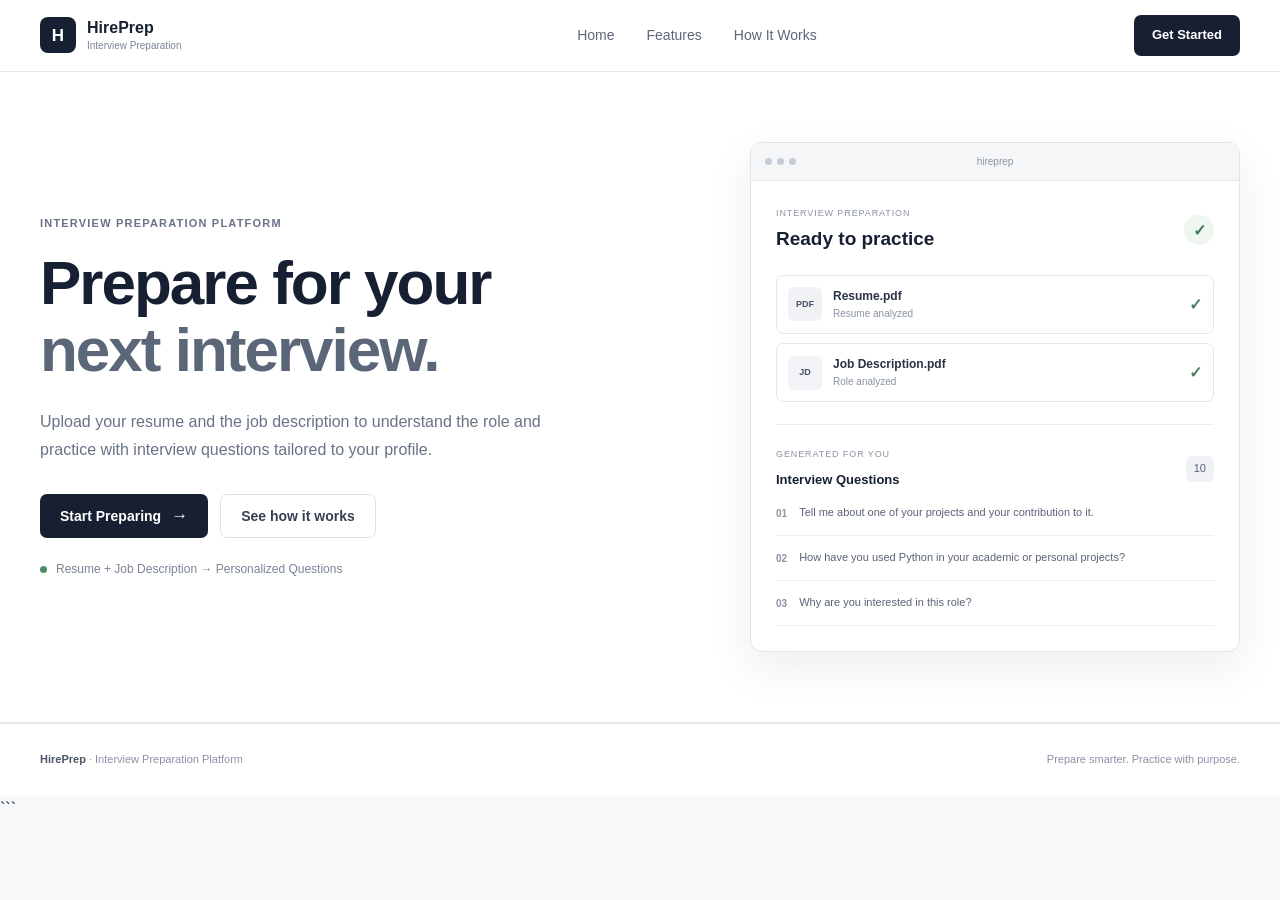
==== commit edc901b5: "Add separate resume and JD analysis pages" ====
--- a/frontend/index.html
+++ b/frontend/index.html
@@ -1,47 +1,75 @@
 <!DOCTYPE html>
 <html lang="en">
+
 <head>
+
     <meta charset="UTF-8">
     <meta name="viewport" content="width=device-width, initial-scale=1.0">
 
     <title>HirePrep | Interview Preparation</title>
 
     <link rel="stylesheet" href="style.css">
+
 </head>
 
 <body>
 
     <!-- Navigation -->
     <header class="navbar">
+
         <div class="nav-container">
 
-            <div class="brand">
-                <div class="brand-logo">H</div>
-                <div>
-                    <div class="brand-name">HirePrep</div>
-                    <div class="brand-subtitle">Multi-Agent Interview System</div>
+            <a href="index.html" class="brand">
+
+                <div class="brand-logo">
+                    H
                 </div>
-            </div>
+
+                <div class="brand-info">
+
+                    <div class="brand-name">
+                        HirePrep
+                    </div>
+
+                    <div class="brand-subtitle">
+                        Interview Preparation
+                    </div>
+
+                </div>
+
+            </a>
+
 
             <nav class="nav-links">
-                <a href="#home">Home</a>
-                <a href="#features">Features</a>
-                <a href="#how-it-works">How It Works</a>
+
+                <a href="index.html">
+                    Home
+                </a>
+
+                <a href="features.html">
+                    Features
+                </a>
+
+                <a href="how-it-works.html">
+                    How It Works
+                </a>
+
             </nav>
 
-            <div class="nav-status">
-                <span class="status-dot"></span>
-                AI System Ready
-            </div>
+
+            <a href="analyze.html" class="nav-button">
+                Get Started
+            </a>
 
         </div>
+
     </header>
 
 
     <main>
 
-        <!-- Hero Section -->
-        <section class="hero" id="home">
+        <!-- Hero -->
+        <section class="hero">
 
             <div class="hero-container">
 
@@ -52,73 +80,228 @@
                     </div>
 
                     <h1>
-                        Prepare better for your
-                        <span>next interview.</span>
+
+                        Prepare for your
+
+                        <span>
+                            next interview.
+                        </span>
+
                     </h1>
 
                     <p class="hero-description">
-                        Upload your resume and job description to get
-                        personalized interview questions based on your
-                        skills, projects and the job requirements.
+
+                        Upload your resume and the job description to
+                        understand the role and practice with interview
+                        questions tailored to your profile.
+
                     </p>
 
-                    <div class="hero-buttons">
-                        <a href="#upload-section" class="primary-btn">
-                            Get Started
+
+                    <div class="hero-actions">
+
+                        <a href="analyze.html" class="primary-btn">
+
+                            Start Preparing
+
+                            <span>
+                                →
+                            </span>
+
                         </a>
 
-                        <a href="#how-it-works" class="secondary-btn">
-                            How it works
+
+                        <a href="how-it-works.html" class="secondary-btn">
+
+                            See how it works
+
                         </a>
+
+                    </div>
+
+
+                    <div class="hero-note">
+
+                        <span class="status-dot"></span>
+
+                        Resume + Job Description
+                        →
+                        Personalized Questions
+
                     </div>
 
                 </div>
 
 
+                <!-- Product Preview -->
                 <div class="hero-preview">
 
                     <div class="preview-window">
 
-                        <div class="preview-header">
-                            <div class="window-dots">
+                        <div class="preview-topbar">
+
+                            <div class="window-controls">
+
                                 <span></span>
                                 <span></span>
                                 <span></span>
-                            </div>
-
-                            <span>HirePrep</span>
+
+                            </div>
+
+
+                            <div class="preview-url">
+                                hireprep
+                            </div>
+
                         </div>
 
-                        <div class="preview-body">
-
-                            <div class="preview-resume">
-                                <div class="preview-icon">PDF</div>
+
+                        <div class="preview-content">
+
+                            <div class="preview-heading">
 
                                 <div>
-                                    <strong>Resume.pdf</strong>
-                                    <small>Uploaded successfully</small>
-                                </div>
-                            </div>
-
-                            <div class="preview-line"></div>
-
-                            <div class="preview-title">
-                                Interview Questions
-                            </div>
-
-                            <div class="preview-question">
-                                <span>01</span>
-                                <p>Tell me about one of your projects.</p>
-                            </div>
-
-                            <div class="preview-question">
-                                <span>02</span>
-                                <p>How did you use your technical skills?</p>
-                            </div>
-
-                            <div class="preview-question">
-                                <span>03</span>
-                                <p>Why are you interested in this role?</p>
+
+                                    <small>
+                                        INTERVIEW PREPARATION
+                                    </small>
+
+                                    <h3>
+                                        Ready to practice
+                                    </h3>
+
+                                </div>
+
+
+                                <div class="preview-check">
+                                    ✓
+                                </div>
+
+                            </div>
+
+
+                            <div class="preview-files">
+
+                                <div class="preview-file">
+
+                                    <div class="file-type">
+                                        PDF
+                                    </div>
+
+                                    <div class="file-details">
+
+                                        <strong>
+                                            Resume.pdf
+                                        </strong>
+
+                                        <span>
+                                            Resume analyzed
+                                        </span>
+
+                                    </div>
+
+                                    <div class="file-status">
+                                        ✓
+                                    </div>
+
+                                </div>
+
+
+                                <div class="preview-file">
+
+                                    <div class="file-type job-file">
+                                        JD
+                                    </div>
+
+                                    <div class="file-details">
+
+                                        <strong>
+                                            Job Description.pdf
+                                        </strong>
+
+                                        <span>
+                                            Role analyzed
+                                        </span>
+
+                                    </div>
+
+                                    <div class="file-status">
+                                        ✓
+                                    </div>
+
+                                </div>
+
+                            </div>
+
+
+                            <div class="preview-divider"></div>
+
+
+                            <div class="question-preview-header">
+
+                                <div>
+
+                                    <small>
+                                        GENERATED FOR YOU
+                                    </small>
+
+                                    <strong>
+                                        Interview Questions
+                                    </strong>
+
+                                </div>
+
+                                <span>
+                                    10
+                                </span>
+
+                            </div>
+
+
+                            <div class="question-item">
+
+                                <div class="question-number">
+                                    01
+                                </div>
+
+                                <p>
+
+                                    Tell me about one of your projects
+                                    and your contribution to it.
+
+                                </p>
+
+                            </div>
+
+
+                            <div class="question-item">
+
+                                <div class="question-number">
+                                    02
+                                </div>
+
+                                <p>
+
+                                    How have you used Python in your
+                                    academic or personal projects?
+
+                                </p>
+
+                            </div>
+
+
+                            <div class="question-item">
+
+                                <div class="question-number">
+                                    03
+                                </div>
+
+                                <p>
+
+                                    Why are you interested in this role?
+
+                                </p>
+
                             </div>
 
                         </div>
@@ -131,389 +314,36 @@
 
         </section>
 
-
-        <!-- Features -->
-        <section class="features-section" id="features">
-
-            <div class="section-heading">
-                <p class="section-label">WHAT HIREPREP DOES</p>
-
-                <h2>
-                    Everything you need to prepare
-                </h2>
-
-                <p>
-                    A simple workflow that turns your resume and job
-                    description into useful interview preparation.
-                </p>
+    </main>
+
+
+    <!-- Footer -->
+    <footer class="footer">
+
+        <div class="container footer-content">
+
+            <div>
+
+                <strong>
+                    HirePrep
+                </strong>
+
+                <span>
+                    · Interview Preparation Platform
+                </span>
+
             </div>
 
 
-            <div class="feature-grid">
-
-                <div class="feature-card">
-
-                    <div class="feature-icon blue">
-                        UP
-                    </div>
-
-                    <h3>Upload your documents</h3>
-
-                    <p>
-                        Upload your resume and the job description
-                        you are preparing for.
-                    </p>
-
-                </div>
-
-
-                <div class="feature-card">
-
-                    <div class="feature-icon purple">
-                        AI
-                    </div>
-
-                    <h3>Analyze your profile</h3>
-
-                    <p>
-                        The system extracts your skills, projects,
-                        experience and relevant job requirements.
-                    </p>
-
-                </div>
-
-
-                <div class="feature-card">
-
-                    <div class="feature-icon green">
-                        Q
-                    </div>
-
-                    <h3>Get interview questions</h3>
-
-                    <p>
-                        Receive questions based on your resume and
-                        the requirements of the selected job.
-                    </p>
-
-                </div>
-
-            </div>
-
-        </section>
-
-
-        <!-- Upload Section -->
-        <section class="upload-section" id="upload-section">
-
-            <div class="section-heading">
-                <p class="section-label">START PREPARING</p>
-
-                <h2>
-                    Upload your documents
-                </h2>
-
-                <p>
-                    Provide your resume and job description to begin
-                    the analysis.
-                </p>
-            </div>
-
-
-            <div class="upload-grid">
-
-                <!-- Resume -->
-                <div class="upload-card">
-
-                    <div class="upload-card-top">
-                        <div class="document-icon">
-                            PDF
-                        </div>
-
-                        <span class="required-badge">
-                            Required
-                        </span>
-                    </div>
-
-                    <h3>Resume</h3>
-
-                    <p>
-                        Upload your latest resume in PDF format.
-                    </p>
-
-                    <label class="file-input">
-                        <input
-                            type="file"
-                            id="resumeFile"
-                            accept=".pdf"
-                        >
-
-                        <span class="file-button">
-                            Choose Resume
-                        </span>
-
-                        <span class="file-name">
-                            No file selected
-                        </span>
-                    </label>
-
-                </div>
-
-
-                <!-- Job Description -->
-                <div class="upload-card">
-
-                    <div class="upload-card-top">
-                        <div class="document-icon job">
-                            JD
-                        </div>
-
-                        <span class="required-badge">
-                            Required
-                        </span>
-                    </div>
-
-                    <h3>Job Description</h3>
-
-                    <p>
-                        Upload the job description you want to
-                        prepare for.
-                    </p>
-
-                    <label class="file-input">
-                        <input
-                            type="file"
-                            id="jdFile"
-                            accept=".pdf"
-                        >
-
-                        <span class="file-button">
-                            Choose Job Description
-                        </span>
-
-                        <span class="file-name">
-                            No file selected
-                        </span>
-                    </label>
-
-                </div>
-
-            </div>
-
-
-            <div class="analyze-wrapper">
-
-                <button id="analyzeBtn" class="analyze-btn">
-                    Analyze & Generate Questions
-                </button>
-
-            </div>
-
-        </section>
-
-
-        <!-- Processing -->
-        <section id="processing" class="processing-section">
-
-            <div class="processing-box">
-
-                <div class="loader"></div>
-
-                <h2>Analyzing your profile</h2>
-
-                <p id="processingStatus">
-                    Preparing your documents...
-                </p>
-
-                <div class="processing-steps">
-
-                    <div class="processing-step active">
-                        <span>1</span>
-                        Resume Analysis
-                    </div>
-
-                    <div class="processing-step">
-                        <span>2</span>
-                        Job Description Analysis
-                    </div>
-
-                    <div class="processing-step">
-                        <span>3</span>
-                        Question Generation
-                    </div>
-
-                </div>
-
-            </div>
-
-        </section>
-
-
-        <!-- Results -->
-        <section id="result" class="results-section">
-
-            <div class="results-heading">
-
-                <p class="section-label">ANALYSIS COMPLETE</p>
-
-                <h2>Your Interview Preparation</h2>
-
-                <p>
-                    Review the information extracted from your
-                    resume and the questions generated for your role.
-                </p>
-
-            </div>
-
-
-            <div class="results-grid">
-
-                <div class="result-card">
-
-                    <h3>Candidate Information</h3>
-
-                    <div id="candidate"></div>
-
-                </div>
-
-
-                <div class="result-card">
-
-                    <h3>Skills</h3>
-
-                    <div id="skills"></div>
-
-                </div>
-
-
-                <div class="result-card">
-
-                    <h3>Projects</h3>
-
-                    <div id="projects"></div>
-
-                </div>
-
-
-                <div class="result-card">
-
-                    <h3>Experience</h3>
-
-                    <div id="experience"></div>
-
-                </div>
-
-
-                <div class="result-card">
-
-                    <h3>Certifications</h3>
-
-                    <div id="certifications"></div>
-
-                </div>
-
-
-                <div class="result-card">
-
-                    <h3>Strengths</h3>
-
-                    <div id="strengths"></div>
-
-                </div>
-
-
-                <div class="result-card">
-
-                    <h3>Skill Gaps</h3>
-
-                    <div id="skillGaps"></div>
-
-                </div>
-
-            </div>
-
-        </section>
-
-
-        <!-- How it works -->
-        <section class="how-section" id="how-it-works">
-
-            <div class="section-heading">
-
-                <p class="section-label">HOW IT WORKS</p>
-
-                <h2>Three simple steps</h2>
-
-                <p>
-                    HirePrep connects your resume, the job description
-                    and AI-generated interview preparation.
-                </p>
-
-            </div>
-
-
-            <div class="steps-grid">
-
-                <div class="step">
-
-                    <div class="step-number">01</div>
-
-                    <h3>Upload</h3>
-
-                    <p>
-                        Provide your resume and target job description.
-                    </p>
-
-                </div>
-
-
-                <div class="step">
-
-                    <div class="step-number">02</div>
-
-                    <h3>Analyze</h3>
-
-                    <p>
-                        AI agents identify relevant skills,
-                        experience and requirements.
-                    </p>
-
-                </div>
-
-
-                <div class="step">
-
-                    <div class="step-number">03</div>
-
-                    <h3>Practice</h3>
-
-                    <p>
-                        Use personalized interview questions to
-                        prepare for the role.
-                    </p>
-
-                </div>
-
-            </div>
-
-        </section>
-
-    </main>
-
-
-    <footer class="footer">
-
-        <div>
-            <strong>HirePrep</strong>
-            <span> · Multi-Agent Interview System</span>
+            <span>
+                Prepare smarter. Practice with purpose.
+            </span>
+
         </div>
 
-        <span>Interview preparation made simple.</span>
-
     </footer>
 
-
-    <script src="script.js"></script>
-
 </body>
-</html>+
+</html>
+```
--- a/frontend/style.css
+++ b/frontend/style.css
@@ -1,8 +1,8 @@
 /* =========================================================
-   HIREPREP - CLEAN PROFESSIONAL DESIGN
-   ========================================================= */
-
-   * {
+   HIREPREP - GLOBAL STYLES
+========================================================= */
+
+* {
     margin: 0;
     padding: 0;
     box-sizing: border-box;
@@ -13,15 +13,10 @@
 }
 
 body {
-    font-family: Arial, Helvetica, sans-serif;
-    background: #f7f9fc;
+    font-family: Inter, Arial, Helvetica, sans-serif;
+    background: #f8f9fb;
     color: #172033;
     line-height: 1.6;
-}
-
-button,
-input {
-    font-family: inherit;
 }
 
 a {
@@ -29,771 +24,925 @@
     color: inherit;
 }
 
-
-/* =========================================================
-   COMMON CONTAINER
-   ========================================================= */
-
-.nav-container,
-.hero-container,
+button,
+input {
+    font: inherit;
+}
+
+.container {
+    width: min(1200px, calc(100% - 48px));
+    margin: 0 auto;
+}
+
+
+/* =========================================================
+   NAVIGATION
+========================================================= */
+
+.navbar {
+    height: 72px;
+    background: #ffffff;
+    border-bottom: 1px solid #e7eaf0;
+    display: flex;
+    align-items: center;
+    position: relative;
+    z-index: 10;
+}
+
+.nav-container {
+    width: min(1200px, calc(100% - 48px));
+    margin: 0 auto;
+    display: flex;
+    align-items: center;
+    justify-content: space-between;
+    gap: 30px;
+}
+
+.brand {
+    display: flex;
+    align-items: center;
+    gap: 11px;
+    min-width: 220px;
+}
+
+.brand-logo {
+    width: 36px;
+    height: 36px;
+    border-radius: 8px;
+    background: #172033;
+    color: #ffffff;
+    display: flex;
+    align-items: center;
+    justify-content: center;
+    font-size: 17px;
+    font-weight: 700;
+}
+
+.brand-info {
+    display: flex;
+    flex-direction: column;
+    line-height: 1.15;
+}
+
+.brand-name {
+    font-size: 16px;
+    font-weight: 700;
+    color: #172033;
+}
+
+.brand-subtitle {
+    font-size: 10px;
+    color: #7a8496;
+    margin-top: 3px;
+}
+
+.nav-links {
+    display: flex;
+    align-items: center;
+    gap: 32px;
+}
+
+.nav-links a {
+    font-size: 14px;
+    color: #5d6678;
+    transition: color 0.2s ease;
+}
+
+.nav-links a:hover {
+    color: #172033;
+}
+
+.nav-button {
+    background: #172033;
+    color: #ffffff;
+    padding: 10px 18px;
+    border-radius: 7px;
+    font-size: 13px;
+    font-weight: 600;
+    transition: background 0.2s ease;
+}
+
+.nav-button:hover {
+    background: #273149;
+}
+
+.page-indicator {
+    font-size: 13px;
+    color: #697386;
+    margin-left: auto;
+}
+
+.back-link {
+    font-size: 13px;
+    color: #4f596c;
+}
+
+.back-link:hover {
+    color: #172033;
+}
+
+
+/* =========================================================
+   BUTTONS
+========================================================= */
+
+.primary-btn,
+.secondary-btn {
+    display: inline-flex;
+    align-items: center;
+    justify-content: center;
+    min-height: 44px;
+    padding: 0 20px;
+    border-radius: 7px;
+    font-size: 14px;
+    font-weight: 600;
+    transition: all 0.2s ease;
+}
+
+.primary-btn {
+    background: #172033;
+    color: #ffffff;
+}
+
+.primary-btn:hover {
+    background: #273149;
+    transform: translateY(-1px);
+}
+
+.primary-btn span {
+    margin-left: 10px;
+    font-size: 17px;
+}
+
+.secondary-btn {
+    background: #ffffff;
+    color: #344054;
+    border: 1px solid #dce1e9;
+}
+
+.secondary-btn:hover {
+    border-color: #b9c0cc;
+    background: #f9fafb;
+}
+
+
+/* =========================================================
+   HERO
+========================================================= */
+
+.hero {
+    background: #ffffff;
+    border-bottom: 1px solid #e7eaf0;
+}
+
+.hero-container {
+    width: min(1200px, calc(100% - 48px));
+    min-height: 590px;
+    margin: 0 auto;
+    display: grid;
+    grid-template-columns: 1fr 0.95fr;
+    align-items: center;
+    gap: 70px;
+    padding: 70px 0;
+}
+
+.hero-content {
+    max-width: 570px;
+}
+
+.eyebrow,
+.section-label {
+    font-size: 11px;
+    font-weight: 700;
+    letter-spacing: 1.2px;
+    color: #687386;
+}
+
+.eyebrow {
+    margin-bottom: 17px;
+}
+
+.hero h1 {
+    font-size: clamp(42px, 5vw, 62px);
+    line-height: 1.08;
+    letter-spacing: -2px;
+    font-weight: 750;
+    color: #172033;
+}
+
+.hero h1 span {
+    color: #5b6678;
+}
+
+.hero-description {
+    max-width: 530px;
+    margin-top: 24px;
+    font-size: 16px;
+    line-height: 1.75;
+    color: #687386;
+}
+
+.hero-actions {
+    display: flex;
+    align-items: center;
+    gap: 12px;
+    margin-top: 30px;
+}
+
+.hero-note {
+    display: flex;
+    align-items: center;
+    gap: 9px;
+    margin-top: 22px;
+    font-size: 12px;
+    color: #7a8496;
+}
+
+.status-dot {
+    width: 7px;
+    height: 7px;
+    background: #4c8b67;
+    border-radius: 50%;
+}
+
+
+/* =========================================================
+   HERO PREVIEW
+========================================================= */
+
+.hero-preview {
+    display: flex;
+    justify-content: flex-end;
+}
+
+.preview-window {
+    width: 100%;
+    max-width: 490px;
+    background: #ffffff;
+    border: 1px solid #dfe4eb;
+    border-radius: 12px;
+    box-shadow: 0 16px 45px rgba(23, 32, 51, 0.08);
+    overflow: hidden;
+}
+
+.preview-topbar {
+    height: 38px;
+    background: #f5f6f8;
+    border-bottom: 1px solid #e7eaf0;
+    display: flex;
+    align-items: center;
+    justify-content: center;
+    position: relative;
+}
+
+.window-controls {
+    position: absolute;
+    left: 14px;
+    display: flex;
+    gap: 5px;
+}
+
+.window-controls span {
+    width: 7px;
+    height: 7px;
+    background: #c6ccd5;
+    border-radius: 50%;
+}
+
+.preview-url {
+    font-size: 10px;
+    color: #8b94a3;
+}
+
+.preview-content {
+    padding: 25px;
+}
+
+.preview-heading {
+    display: flex;
+    align-items: center;
+    justify-content: space-between;
+}
+
+.preview-heading small,
+.question-preview-header small {
+    display: block;
+    font-size: 9px;
+    letter-spacing: 0.9px;
+    color: #8a93a2;
+    margin-bottom: 4px;
+}
+
+.preview-heading h3 {
+    font-size: 19px;
+    color: #172033;
+}
+
+.preview-check {
+    width: 30px;
+    height: 30px;
+    border-radius: 50%;
+    background: #eef6f0;
+    color: #3f7956;
+    display: flex;
+    align-items: center;
+    justify-content: center;
+    font-weight: 700;
+}
+
+.preview-files {
+    margin-top: 20px;
+    display: flex;
+    flex-direction: column;
+    gap: 9px;
+}
+
+.preview-file {
+    display: flex;
+    align-items: center;
+    gap: 11px;
+    padding: 11px;
+    border: 1px solid #e4e8ee;
+    border-radius: 7px;
+}
+
+.file-type {
+    width: 34px;
+    height: 34px;
+    border-radius: 6px;
+    background: #f0f2f5;
+    color: #495366;
+    display: flex;
+    align-items: center;
+    justify-content: center;
+    font-size: 9px;
+    font-weight: 700;
+}
+
+.job-file {
+    background: #f1f3f7;
+}
+
+.file-details {
+    display: flex;
+    flex-direction: column;
+    flex: 1;
+}
+
+.file-details strong {
+    font-size: 12px;
+    color: #293246;
+}
+
+.file-details span {
+    font-size: 10px;
+    color: #8a93a2;
+}
+
+.file-status {
+    color: #4d805e;
+    font-weight: 700;
+}
+
+.preview-divider {
+    height: 1px;
+    background: #e8ebf0;
+    margin: 22px 0;
+}
+
+.question-preview-header {
+    display: flex;
+    align-items: center;
+    justify-content: space-between;
+}
+
+.question-preview-header strong {
+    font-size: 13px;
+}
+
+.question-preview-header > span {
+    font-size: 11px;
+    background: #f0f2f5;
+    padding: 4px 8px;
+    border-radius: 5px;
+    color: #596376;
+}
+
+.question-item {
+    display: flex;
+    gap: 12px;
+    padding: 13px 0;
+    border-bottom: 1px solid #edf0f3;
+}
+
+.question-number {
+    font-size: 10px;
+    font-weight: 700;
+    color: #8b94a3;
+    padding-top: 2px;
+}
+
+.question-item p {
+    font-size: 11px;
+    line-height: 1.5;
+    color: #596376;
+}
+
+
+/* =========================================================
+   SECTIONS
+========================================================= */
+
 .features-section,
-.how-section,
-.results-section {
-    width: min(1180px, calc(100% - 48px));
-    margin: 0 auto;
-}
-
-
-/* =========================================================
-   NAVBAR
-   ========================================================= */
-
-.navbar {
-    width: 100%;
-    height: 72px;
-
+.how-section {
+    padding: 90px 0;
+}
+
+.features-section {
+    background: #f8f9fb;
+}
+
+.how-section {
     background: #ffffff;
-
-    border-bottom: 1px solid #e5e7eb;
-
-    position: sticky;
-    top: 0;
-    z-index: 1000;
-}
-
-.nav-container {
-    height: 100%;
-
+}
+
+.section-heading {
+    max-width: 650px;
+    margin-bottom: 42px;
+}
+
+.section-heading h2 {
+    font-size: 34px;
+    line-height: 1.2;
+    letter-spacing: -0.8px;
+    margin-top: 9px;
+    color: #172033;
+}
+
+.section-heading p {
+    margin-top: 13px;
+    font-size: 14px;
+    color: #737d8e;
+    line-height: 1.7;
+}
+
+
+/* =========================================================
+   FEATURE CARDS
+========================================================= */
+
+.feature-grid {
+    display: grid;
+    grid-template-columns: repeat(3, 1fr);
+    gap: 18px;
+}
+
+.feature-card {
+    background: #ffffff;
+    border: 1px solid #e1e5eb;
+    border-radius: 9px;
+    padding: 28px;
+    min-height: 210px;
+}
+
+.feature-number {
+    font-size: 11px;
+    font-weight: 700;
+    color: #8a93a2;
+    margin-bottom: 28px;
+}
+
+.feature-card h3 {
+    font-size: 17px;
+    margin-bottom: 10px;
+    color: #202a3d;
+}
+
+.feature-card p {
+    font-size: 13px;
+    color: #737d8e;
+    line-height: 1.7;
+}
+
+
+/* =========================================================
+   HOW IT WORKS
+========================================================= */
+
+.steps {
+    border-top: 1px solid #e3e7ed;
+}
+
+.step {
+    display: grid;
+    grid-template-columns: 90px 1fr;
+    align-items: center;
+    padding: 25px 0;
+    border-bottom: 1px solid #e3e7ed;
+}
+
+.step-number {
+    font-size: 12px;
+    font-weight: 700;
+    color: #8a93a2;
+}
+
+.step-content h3 {
+    font-size: 17px;
+    color: #202a3d;
+}
+
+.step-content p {
+    font-size: 13px;
+    color: #737d8e;
+    margin-top: 3px;
+}
+
+.cta-box {
+    margin-top: 38px;
+    padding: 25px 28px;
+    border: 1px solid #dfe4eb;
+    background: #f8f9fb;
+    border-radius: 9px;
     display: flex;
     align-items: center;
     justify-content: space-between;
-}
-
-
-/* Brand */
-
-.brand {
-    display: flex;
-    align-items: center;
-    gap: 11px;
-}
-
-.brand-logo {
+    gap: 25px;
+}
+
+.cta-box small {
+    font-size: 9px;
+    font-weight: 700;
+    letter-spacing: 1px;
+    color: #7c8697;
+}
+
+.cta-box h3 {
+    margin-top: 5px;
+    font-size: 18px;
+    color: #202a3d;
+}
+
+
+/* =========================================================
+   ANALYZE PAGE
+========================================================= */
+
+.analyze-page {
+    min-height: calc(100vh - 145px);
+    padding: 65px 0 75px;
+}
+
+.analyze-heading {
+    max-width: 690px;
+    margin-bottom: 38px;
+}
+
+.analyze-heading h1 {
+    font-size: 38px;
+    letter-spacing: -1px;
+    line-height: 1.2;
+    margin-top: 9px;
+    color: #172033;
+}
+
+.analyze-heading p {
+    margin-top: 13px;
+    font-size: 14px;
+    line-height: 1.7;
+    color: #737d8e;
+}
+
+
+/* =========================================================
+   UPLOAD CARDS
+========================================================= */
+
+.upload-grid {
+    display: grid;
+    grid-template-columns: repeat(2, 1fr);
+    gap: 20px;
+}
+
+.upload-card {
+    background: #ffffff;
+    border: 1px solid #dfe4eb;
+    border-radius: 10px;
+    padding: 27px;
+}
+
+.upload-header {
+    display: flex;
+    align-items: center;
+    justify-content: space-between;
+}
+
+.document-icon {
     width: 40px;
     height: 40px;
-
+    border-radius: 7px;
+    background: #eef0f4;
+    color: #4e586a;
     display: flex;
     align-items: center;
     justify-content: center;
-
+    font-size: 10px;
+    font-weight: 700;
+}
+
+.document-icon.job {
+    background: #f0f2f5;
+}
+
+.required-badge {
+    font-size: 10px;
+    color: #687386;
+    border: 1px solid #dce1e8;
+    border-radius: 20px;
+    padding: 4px 9px;
+}
+
+.upload-card h2 {
+    font-size: 19px;
+    margin-top: 22px;
+    color: #202a3d;
+}
+
+.upload-description {
+    font-size: 13px;
+    color: #7a8494;
+    line-height: 1.65;
+    margin-top: 7px;
+    min-height: 43px;
+}
+
+
+/* =========================================================
+   FILE DROP AREA
+========================================================= */
+
+.file-drop-area {
+    height: 165px;
+    min-height: 165px;
+    margin-top: 20px;
+    border: 1px dashed #cbd1da;
     border-radius: 8px;
-
-    background: #2563eb;
-    color: #ffffff;
-
-    font-size: 19px;
-    font-weight: 700;
-}
-
-.brand-name {
-    color: #172033;
-    font-size: 18px;
-    font-weight: 700;
-    line-height: 1.2;
-}
-
-.brand-subtitle {
-    margin-top: 2px;
-
-    color: #64748b;
-    font-size: 11px;
-    line-height: 1.2;
-}
-
-
-/* Navigation */
-
-.nav-links {
-    display: flex;
-    align-items: center;
-    gap: 34px;
-}
-
-.nav-links a {
-    color: #526075;
-    font-size: 14px;
-    font-weight: 500;
-
-    transition: color 0.2s ease;
-}
-
-.nav-links a:hover {
-    color: #2563eb;
-}
-
-
-/* Status */
-
-.nav-status {
-    display: flex;
-    align-items: center;
-    gap: 8px;
-
-    padding: 8px 14px;
-
-    border: 1px solid #dbe2ea;
-    border-radius: 20px;
-
-    color: #475569;
-    background: #ffffff;
-
-    font-size: 13px;
-}
-
-.status-dot {
-    width: 8px;
-    height: 8px;
-
-    border-radius: 50%;
-
-    background: #22c55e;
-}
-
-
-/* =========================================================
-   HERO
-   ========================================================= */
-
-.hero {
-    background: #ffffff;
-
-    border-bottom: 1px solid #e5e7eb;
-}
-
-.hero-container {
-    min-height: 610px;
-
-    padding: 85px 0;
-
-    display: grid;
-    grid-template-columns: 1fr 1fr;
-
-    align-items: center;
-
-    column-gap: 70px;
-}
-
-
-/* Hero text */
-
-.hero-content {
-    max-width: 600px;
-}
-
-.eyebrow {
-    display: inline-block;
-
-    margin-bottom: 20px;
-    padding: 7px 12px;
-
-    border-radius: 5px;
-
-    background: #eff6ff;
-    color: #2563eb;
-
-    font-size: 11px;
-    font-weight: 700;
-    letter-spacing: 0.7px;
-}
-
-.hero h1 {
-    margin: 0;
-
-    color: #172033;
-
-    font-size: clamp(42px, 5vw, 60px);
-    line-height: 1.08;
-
-    letter-spacing: -2px;
-}
-
-.hero h1 span {
-    display: block;
-    color: #2563eb;
-}
-
-.hero-description {
-    max-width: 570px;
-
-    margin-top: 24px;
-
-    color: #64748b;
-
-    font-size: 16px;
-    line-height: 1.75;
-}
-
-.hero-buttons {
-    display: flex;
-    align-items: center;
-    gap: 12px;
-
-    margin-top: 30px;
-}
-
-.primary-btn,
-.secondary-btn {
-    min-width: 130px;
-    height: 44px;
-
-    display: inline-flex;
+    background: #fafbfc;
+    display: flex;
+    flex-direction: column;
     align-items: center;
     justify-content: center;
-
-    padding: 0 20px;
-
-    border-radius: 6px;
-
-    font-size: 14px;
-    font-weight: 600;
-
-    transition: 0.2s ease;
-}
-
-.primary-btn {
-    background: #2563eb;
-    color: #ffffff;
-}
-
-.primary-btn:hover {
-    background: #1d4ed8;
-}
-
-.secondary-btn {
-    background: #ffffff;
-    color: #334155;
-
-    border: 1px solid #cbd5e1;
-}
-
-.secondary-btn:hover {
-    background: #f8fafc;
-}
-
-
-/* =========================================================
-   HERO PREVIEW
-   ========================================================= */
-
-.hero-preview {
-    width: 100%;
-
-    display: flex;
-    justify-content: center;
-    align-items: center;
-}
-
-.preview-window {
-    width: 100%;
-    max-width: 470px;
-
-    overflow: hidden;
-
-    background: #ffffff;
-
-    border: 1px solid #dbe2ea;
-    border-radius: 10px;
-
-    box-shadow: 0 15px 35px rgba(15, 23, 42, 0.08);
-}
-
-.preview-header {
-    height: 45px;
-
-    display: flex;
-    align-items: center;
-
-    padding: 0 16px;
-
-    border-bottom: 1px solid #e5e7eb;
-
-    color: #64748b;
-
-    font-size: 12px;
-}
-
-.window-dots {
-    display: flex;
-    gap: 5px;
-
-    margin-right: 10px;
-}
-
-.window-dots span {
-    width: 7px;
-    height: 7px;
-
-    border-radius: 50%;
-
-    background: #cbd5e1;
-}
-
-.preview-body {
-    padding: 24px;
-}
-
-.preview-resume {
-    display: flex;
-    align-items: center;
-    gap: 12px;
-
-    padding: 12px;
-
-    background: #f8fafc;
-
-    border: 1px solid #e2e8f0;
-    border-radius: 6px;
-}
-
-.preview-icon {
+    cursor: pointer;
+    text-align: center;
+    padding: 18px;
+    transition:
+        border-color 0.2s ease,
+        background 0.2s ease;
+}
+
+.file-drop-area:hover {
+    border-color: #8d97a7;
+    background: #f7f8fa;
+}
+
+.file-drop-area:active {
+    background: #f1f3f6;
+}
+
+.file-drop-area input {
+    display: none;
+}
+
+.upload-symbol {
     width: 38px;
     height: 38px;
-
+    margin-bottom: 10px;
+    border-radius: 50%;
+    background: #eef0f4;
+    color: #5e6879;
     display: flex;
     align-items: center;
     justify-content: center;
-
-    background: #eff6ff;
-    color: #2563eb;
-
-    border-radius: 6px;
-
-    font-size: 10px;
-    font-weight: 700;
-}
-
-.preview-resume strong {
-    display: block;
-
-    color: #1e293b;
-    font-size: 13px;
-}
-
-.preview-resume small {
-    display: block;
-
-    margin-top: 2px;
-
-    color: #64748b;
-    font-size: 11px;
-}
-
-.preview-line {
-    height: 1px;
-
-    margin: 22px 0;
-
-    background: #e5e7eb;
-}
-
-.preview-title {
-    margin-bottom: 12px;
-
-    color: #172033;
-
-    font-size: 15px;
-    font-weight: 700;
-}
-
-.preview-question {
-    display: flex;
-    align-items: flex-start;
-    gap: 12px;
-
-    padding: 12px 0;
-
-    border-bottom: 1px solid #f1f5f9;
-}
-
-.preview-question span {
-    color: #2563eb;
-
-    font-size: 11px;
-    font-weight: 700;
-}
-
-.preview-question p {
-    color: #526075;
-
-    font-size: 12px;
-}
-
-
-/* =========================================================
-   SECTION COMMON STYLING
-   ========================================================= */
-
-.features-section,
-.how-section,
-.results-section {
-    padding: 85px 0;
-}
-
-.section-heading {
-    width: 100%;
-    max-width: 680px;
-
-    margin: 0 auto 45px;
-
-    text-align: center;
-}
-
-.section-label {
-    margin-bottom: 8px;
-
-    color: #2563eb;
-
-    font-size: 11px;
-    font-weight: 700;
-
-    letter-spacing: 1px;
-}
-
-.section-heading h2,
-.results-heading h2 {
-    color: #172033;
-
-    font-size: 34px;
-    line-height: 1.2;
-
-    letter-spacing: -0.6px;
-}
-
-.section-heading > p:last-child,
-.results-heading > p:last-child {
-    margin-top: 12px;
-
-    color: #64748b;
-
-    font-size: 15px;
-}
-
-
-/* =========================================================
-   FEATURES
-   ========================================================= */
-
-.features-section {
-    background: #f7f9fc;
-}
-
-.feature-grid {
-    width: 100%;
-
-    display: grid;
-    grid-template-columns: repeat(3, 1fr);
-
-    gap: 20px;
-}
-
-.feature-card {
-    min-height: 215px;
-
-    padding: 28px;
-
-    background: #ffffff;
-
-    border: 1px solid #e2e8f0;
-    border-radius: 9px;
-
-    transition:
-        transform 0.2s ease,
-        border-color 0.2s ease;
-}
-
-.feature-card:hover {
-    transform: translateY(-3px);
-    border-color: #bfdbfe;
-}
-
-.feature-icon {
-    width: 42px;
-    height: 42px;
-
-    display: flex;
-    align-items: center;
-    justify-content: center;
-
-    margin-bottom: 18px;
-
-    border-radius: 7px;
-
-    font-size: 11px;
-    font-weight: 700;
-}
-
-.feature-icon.blue {
-    background: #eff6ff;
-    color: #2563eb;
-}
-
-.feature-icon.purple {
-    background: #f5f3ff;
-    color: #7c3aed;
-}
-
-.feature-icon.green {
-    background: #ecfdf5;
-    color: #059669;
-}
-
-.feature-card h3 {
-    margin-bottom: 8px;
-
-    color: #172033;
-
-    font-size: 17px;
-}
-
-.feature-card p {
-    color: #64748b;
-
-    font-size: 14px;
-    line-height: 1.65;
-}
-
-
-/* =========================================================
-   UPLOAD SECTION
-   ========================================================= */
-
-.upload-section {
-    width: 100%;
-
-    padding: 85px 24px;
-
-    background: #ffffff;
-
-    border-top: 1px solid #e5e7eb;
-    border-bottom: 1px solid #e5e7eb;
-}
-
-.upload-section .section-heading {
-    max-width: 680px;
-}
-
-.upload-grid {
-    width: min(1000px, 100%);
-    margin: 0 auto;
-
-    display: grid;
-    grid-template-columns: repeat(2, 1fr);
-
-    gap: 22px;
-}
-
-.upload-card {
-    width: 100%;
-
-    padding: 28px;
-
-    background: #ffffff;
-
-    border: 1px solid #dbe2ea;
-    border-radius: 10px;
-
-    box-shadow: 0 4px 12px rgba(15, 23, 42, 0.03);
-}
-
-.upload-card-top {
-    display: flex;
-    align-items: center;
-    justify-content: space-between;
-
-    margin-bottom: 20px;
-}
-
-.document-icon {
-    width: 45px;
-    height: 45px;
-
-    display: flex;
-    align-items: center;
-    justify-content: center;
-
-    border-radius: 7px;
-
-    background: #eff6ff;
-    color: #2563eb;
-
-    font-size: 11px;
-    font-weight: 700;
-}
-
-.document-icon.job {
-    background: #f5f3ff;
-    color: #7c3aed;
-}
-
-.required-badge {
-    padding: 4px 9px;
-
-    border-radius: 4px;
-
-    background: #f1f5f9;
-    color: #64748b;
-
-    font-size: 10px;
-    font-weight: 700;
-
-    text-transform: uppercase;
-}
-
-.upload-card h3 {
-    margin-bottom: 5px;
-
-    color: #172033;
-
     font-size: 18px;
 }
 
-.upload-card p {
-    margin-bottom: 20px;
-
-    color: #64748b;
-
-    font-size: 13px;
-}
-
-.file-input {
-    width: 100%;
-
-    display: block;
-}
-
-.file-input input {
-    display: none;
-}
-
-.file-button {
-    display: inline-flex;
-    align-items: center;
-    justify-content: center;
-
-    min-height: 38px;
-
-    padding: 0 14px;
-
-    background: #ffffff;
-
-    border: 1px solid #cbd5e1;
-    border-radius: 6px;
-
-    color: #334155;
-
+.file-drop-area strong {
     font-size: 13px;
     font-weight: 600;
-
-    cursor: pointer;
-}
-
-.file-button:hover {
-    background: #f8fafc;
-}
-
-.file-name {
-    display: block;
-
+    color: #344054;
+}
+
+.file-drop-area > span {
+    margin-top: 4px;
+    font-size: 11px;
+    color: #929baa;
+}
+
+.selected-file {
     width: 100%;
-
-    margin-top: 8px;
-
-    color: #94a3b8;
-
-    font-size: 12px;
-
+    max-width: 100%;
+    margin-top: 12px;
+    padding: 7px 10px;
+    border-radius: 5px;
+    background: #f0f2f5;
+    color: #737d8e;
+    font-size: 10px;
     overflow: hidden;
     text-overflow: ellipsis;
     white-space: nowrap;
 }
 
-.analyze-wrapper {
-    width: 100%;
-
-    display: flex;
+
+/* =========================================================
+   COMPATIBILITY FOR PREVIOUS ANALYZE HTML
+========================================================= */
+
+.upload-area {
+    height: 165px;
+    min-height: 165px;
+    margin-top: 20px;
+    border: 1px dashed #cbd1da;
+    border-radius: 8px;
+    background: #fafbfc;
+    display: flex;
+    flex-direction: column;
+    align-items: center;
     justify-content: center;
-
-    margin-top: 30px;
+    cursor: pointer;
+    text-align: center;
+    padding: 18px;
+    transition:
+        border-color 0.2s ease,
+        background 0.2s ease;
+}
+
+.upload-area:hover {
+    border-color: #8d97a7;
+    background: #f7f8fa;
+}
+
+.upload-area:active {
+    background: #f1f3f6;
+}
+
+.upload-area input[type="file"] {
+    display: none;
+}
+
+.upload-icon {
+    width: 38px;
+    height: 38px;
+    margin-bottom: 10px;
+    border-radius: 50%;
+    background: #eef0f4;
+    color: #5e6879;
+    display: flex;
+    align-items: center;
+    justify-content: center;
+    font-size: 18px;
+}
+
+.upload-area strong {
+    font-size: 13px;
+    font-weight: 600;
+    color: #344054;
+}
+
+.upload-area > span {
+    margin-top: 4px;
+    font-size: 11px;
+    color: #929baa;
+}
+
+
+/* =========================================================
+   ANALYZE ACTION
+========================================================= */
+
+.analyze-action {
+    text-align: center;
+    margin-top: 35px;
 }
 
 .analyze-btn {
-    height: 45px;
-
-    padding: 0 25px;
-
+    min-width: 220px;
+    height: 46px;
     border: none;
-    border-radius: 6px;
-
-    background: #2563eb;
+    border-radius: 7px;
+    background: #172033;
     color: #ffffff;
-
     font-size: 14px;
     font-weight: 600;
-
     cursor: pointer;
-
-    transition: background 0.2s ease;
+    transition: all 0.2s ease;
 }
 
 .analyze-btn:hover {
-    background: #1d4ed8;
+    background: #273149;
+    transform: translateY(-1px);
 }
 
 .analyze-btn:disabled {
-    background: #94a3b8;
+    opacity: 0.6;
     cursor: not-allowed;
+    transform: none;
+}
+
+.analyze-btn span {
+    margin-left: 10px;
+    font-size: 17px;
+}
+
+.analyze-action p {
+    margin-top: 10px;
+    font-size: 11px;
+    color: #8a93a2;
+}
+
+
+/* =========================================================
+   PROCESS INFO
+========================================================= */
+
+.process-info {
+    margin-top: 52px;
+    display: grid;
+    grid-template-columns:
+        1fr
+        55px
+        1fr
+        55px
+        1fr;
+    align-items: center;
+    border-top: 1px solid #e2e6ec;
+    border-bottom: 1px solid #e2e6ec;
+    padding: 22px 0;
+}
+
+.process-item {
+    display: flex;
+    align-items: center;
+    gap: 12px;
+}
+
+.process-number {
+    width: 30px;
+    height: 30px;
+    border: 1px solid #d8dde5;
+    border-radius: 50%;
+    display: flex;
+    align-items: center;
+    justify-content: center;
+    font-size: 10px;
+    font-weight: 700;
+    color: #687386;
+}
+
+.process-item strong {
+    font-size: 12px;
+    color: #384255;
+}
+
+.process-item p {
+    font-size: 10px;
+    color: #8a93a2;
+    margin-top: 2px;
+}
+
+.process-line {
+    height: 1px;
+    background: #dfe4ea;
 }
 
 
 /* =========================================================
    PROCESSING
-   ========================================================= */
+========================================================= */
 
 .processing-section {
     display: none;
-
-    width: min(700px, calc(100% - 48px));
-
+    padding: 65px 0;
+    background: #f8f9fb;
+}
+
+.processing-box {
+    width: min(650px, calc(100% - 48px));
     margin: 0 auto;
-
-    padding: 80px 0;
-}
-
-.processing-box {
-    width: 100%;
-
+    text-align: center;
+    background: #ffffff;
+    border: 1px solid #dfe4eb;
+    border-radius: 10px;
     padding: 45px;
-
-    background: #ffffff;
-
-    border: 1px solid #dbe2ea;
-    border-radius: 10px;
-
-    text-align: center;
 }
 
 .loader {
     width: 34px;
     height: 34px;
-
-    margin: 0 auto 20px;
-
-    border: 3px solid #dbeafe;
-    border-top-color: #2563eb;
-
+    border: 3px solid #e3e6eb;
+    border-top-color: #172033;
     border-radius: 50%;
-
     animation: spin 0.8s linear infinite;
+    margin: 0 auto 22px;
 }
 
 @keyframes spin {
@@ -803,413 +952,652 @@
 }
 
 .processing-box h2 {
+    font-size: 24px;
+    margin-top: 8px;
+}
+
+.processing-box > p {
+    margin-top: 8px;
+    font-size: 13px;
+    color: #7a8494;
+}
+
+.processing-steps {
+    display: flex;
+    justify-content: center;
+    gap: 10px;
+    margin-top: 28px;
+    flex-wrap: wrap;
+}
+
+.processing-step {
+    border: 1px solid #e0e4ea;
+    border-radius: 6px;
+    padding: 8px 11px;
+    font-size: 10px;
+    color: #8a93a2;
+    background: #fafbfc;
+}
+
+.processing-step span {
+    margin-right: 5px;
+    font-weight: 700;
+}
+
+.processing-step.active {
+    color: #344054;
+    border-color: #bfc6d1;
+    background: #f3f4f6;
+}
+
+
+/* =========================================================
+   OLD PROCESSING COMPATIBILITY
+========================================================= */
+
+.processing {
+    max-width: 850px;
+    margin: 35px auto 0;
+    padding: 27px;
+    background: #ffffff;
+    border: 1px solid #dfe4eb;
+    border-radius: 9px;
+}
+
+.processing-header {
+    display: flex;
+    align-items: center;
+    gap: 17px;
+}
+
+.processing-header h2 {
+    margin-top: 5px;
+    font-size: 19px;
+    color: #202a3d;
+}
+
+.processing-header p {
+    margin-top: 5px;
+    font-size: 12px;
+    color: #7a8494;
+}
+
+.processing-spinner {
+    width: 25px;
+    height: 25px;
+    flex-shrink: 0;
+    border: 2px solid #e1e5ea;
+    border-top-color: #344054;
+    border-radius: 50%;
+    animation: spin 0.8s linear infinite;
+}
+
+.processing-step strong {
+    display: block;
+    font-size: 11px;
+    color: #4b5567;
+}
+
+.processing-step p {
+    margin-top: 4px;
+    font-size: 10px;
+    line-height: 1.5;
+    color: #8a93a2;
+}
+
+
+/* =========================================================
+   RESULTS PAGE
+========================================================= */
+
+.results-page {
+    min-height: calc(100vh - 145px);
+    padding: 45px 0 60px;
+}
+
+.results-heading {
+    max-width: 720px;
+    margin-bottom: 30px;
+}
+
+.results-heading h1 {
+    font-size: 38px;
+    line-height: 1.2;
+    letter-spacing: -1px;
+    margin-top: 9px;
     color: #172033;
-    font-size: 22px;
-}
-
-.processing-box p {
-    margin-top: 6px;
-
-    color: #64748b;
+}
+
+.results-heading p {
+    margin-top: 13px;
     font-size: 14px;
-}
-
-.processing-steps {
-    display: flex;
-    align-items: center;
-    justify-content: center;
-    flex-wrap: wrap;
-
-    gap: 8px;
-
-    margin-top: 28px;
-}
-
-.processing-step {
-    display: flex;
-    align-items: center;
-    gap: 6px;
-
-    padding: 7px 10px;
-
-    border: 1px solid #e2e8f0;
-    border-radius: 5px;
-
-    color: #94a3b8;
-
-    font-size: 11px;
-}
-
-.processing-step span {
-    width: 19px;
-    height: 19px;
-
-    display: flex;
-    align-items: center;
-    justify-content: center;
-
-    border-radius: 50%;
-
-    background: #f1f5f9;
-
+    color: #737d8e;
+    line-height: 1.7;
+}
+
+
+/* =========================================================
+   RESULT SECTIONS
+========================================================= */
+
+.result-section {
+    margin-bottom: 30px;
+}
+
+.result-section-header {
+    display: flex;
+    align-items: flex-end;
+    justify-content: space-between;
+    gap: 20px;
+    margin-bottom: 13px;
+}
+
+.result-section-header h2 {
+    margin-top: 5px;
+    font-size: 23px;
+    color: #202a3d;
+}
+
+.result-badge {
     font-size: 10px;
-}
-
-.processing-step.active {
-    color: #2563eb;
-
-    background: #eff6ff;
-
-    border-color: #bfdbfe;
-}
-
-
-/* =========================================================
-   RESULTS
-   ========================================================= */
-
-.results-section {
-    display: none;
-}
-
-.results-heading {
-    width: 100%;
-    max-width: 700px;
-
-    margin: 0 auto 40px;
-
-    text-align: center;
-}
-
-.results-grid {
-    width: 100%;
-
+    color: #687386;
+    border: 1px solid #dce1e8;
+    border-radius: 20px;
+    padding: 5px 10px;
+    white-space: nowrap;
+}
+
+
+/* =========================================================
+   RESULT GRID
+========================================================= */
+
+.result-grid {
     display: grid;
     grid-template-columns: repeat(2, minmax(0, 1fr));
-
-    gap: 18px;
+    gap: 12px;
+    align-items: start;
+    grid-auto-rows: max-content;
 }
 
 .result-card {
-    min-width: 0;
-
-    padding: 24px;
-
+    min-height: 0;
+    height: fit-content;
+    align-self: start;
+    padding: 16px 18px;
     background: #ffffff;
-
-    border: 1px solid #e2e8f0;
+    border: 1px solid #dfe4eb;
     border-radius: 9px;
 }
 
-.result-card h3 {
-    margin-bottom: 17px;
-    padding-bottom: 12px;
-
-    border-bottom: 1px solid #eef2f7;
-
+.result-card-wide {
+    grid-column: span 2;
+    min-height: 0;
+    height: fit-content;
+    align-self: start;
+    padding: 16px 18px;
+    background: #ffffff;
+    border: 1px solid #dfe4eb;
+    border-radius: 9px;
+}
+
+.result-card-label {
+    display: block;
+    font-size: 9px;
+    font-weight: 700;
+    letter-spacing: 0.9px;
+    color: #8a93a2;
+    margin-bottom: 7px;
+}
+
+.result-value {
+    min-height: 0;
+    height: auto;
+    font-size: 15px;
+    font-weight: 600;
+    line-height: 1.45;
+    color: #293246;
+}
+
+.result-text {
+    font-size: 13px;
+    line-height: 1.5;
+    color: #697386;
+    white-space: pre-line;
+}
+
+
+/* =========================================================
+   RESULT LISTS
+========================================================= */
+
+.result-list-item {
+    min-height: 0;
+    height: auto;
+    padding: 7px 0;
+    border-bottom: 1px solid #edf0f3;
+    font-size: 13px;
+    line-height: 1.5;
+    color: #596376;
+}
+
+.result-list-item:first-child {
+    padding-top: 0;
+}
+
+.result-list-item:last-child {
+    border-bottom: none;
+    padding-bottom: 0;
+}
+
+.result-list-item strong {
+    display: block;
+    margin-bottom: 3px;
+    font-size: 13px;
+    color: #293246;
+}
+
+.result-list-subtext {
+    margin-top: 2px;
+    font-size: 11px;
+    color: #7a8494;
+}
+
+.result-list-description {
+    margin-top: 4px;
+    font-size: 11px;
+    line-height: 1.5;
+    color: #7a8494;
+}
+
+
+/* =========================================================
+   SKILL GROUPS
+========================================================= */
+
+.skill-group {
+    min-height: 0;
+    margin-bottom: 10px;
+}
+
+.skill-group:last-child {
+    margin-bottom: 0;
+}
+
+.skill-group > strong {
+    display: block;
+    margin-bottom: 6px;
+    font-size: 11px;
+    font-weight: 700;
+    color: #596376;
+}
+
+.tag-list {
+    min-height: 0;
+    height: auto;
+    display: flex;
+    flex-wrap: wrap;
+    gap: 5px;
+}
+
+.tag-list span {
+    display: inline-flex;
+    align-items: center;
+    padding: 4px 8px;
+    border-radius: 5px;
+    background: #f1f3f6;
+    border: 1px solid #e3e6eb;
+    color: #596376;
+    font-size: 10px;
+    line-height: 1.3;
+}
+
+
+/* =========================================================
+   RESULTS NEXT
+========================================================= */
+
+.results-next {
+    display: flex;
+    align-items: center;
+    justify-content: space-between;
+    gap: 30px;
+    margin-top: 20px;
+    padding: 22px 25px;
+    border: 1px solid #dfe4eb;
+    border-radius: 9px;
+    background: #ffffff;
+}
+
+.results-next h2 {
+    margin-top: 5px;
+    font-size: 19px;
+    color: #202a3d;
+}
+
+.results-next p {
+    margin-top: 5px;
+    font-size: 12px;
+    color: #7a8494;
+}
+
+
+/* =========================================================
+   QUESTIONS PAGE
+========================================================= */
+
+.questions-page {
+    min-height: calc(100vh - 145px);
+    padding: 60px 0 75px;
+}
+
+.questions-heading {
+    max-width: 720px;
+    margin-bottom: 38px;
+}
+
+.questions-heading h1 {
+    font-size: 38px;
+    line-height: 1.2;
+    letter-spacing: -1px;
+    margin-top: 9px;
     color: #172033;
-
-    font-size: 16px;
-}
-
-
-/* =========================================================
-   JOB INFORMATION
-   ========================================================= */
-
-.job-information {
-    width: 100%;
-
-    margin-top: 28px;
-    padding: 24px;
-
+}
+
+.questions-heading p {
+    margin-top: 13px;
+    font-size: 14px;
+    color: #737d8e;
+    line-height: 1.7;
+}
+
+
+/* =========================================================
+   QUESTIONS SUMMARY
+========================================================= */
+
+.questions-summary {
+    display: grid;
+    grid-template-columns:
+        1fr
+        auto
+        1.5fr
+        auto
+        1fr;
+    align-items: center;
+    padding: 20px 25px;
+    margin-bottom: 30px;
     background: #ffffff;
-
-    border: 1px solid #e2e8f0;
+    border: 1px solid #dfe4eb;
     border-radius: 9px;
 }
 
-.job-information h3 {
-    margin-bottom: 16px;
-
-    color: #172033;
-
-    font-size: 18px;
-}
-
-
-/* =========================================================
-   QUESTIONS
-   ========================================================= */
+.summary-item {
+    display: flex;
+    flex-direction: column;
+    gap: 4px;
+}
+
+.summary-label {
+    font-size: 9px;
+    font-weight: 700;
+    letter-spacing: 0.8px;
+    color: #8a93a2;
+}
+
+.summary-item strong {
+    font-size: 13px;
+    color: #344054;
+}
+
+.summary-divider {
+    width: 1px;
+    height: 35px;
+    background: #e1e5ea;
+    margin: 0 25px;
+}
+
+
+/* =========================================================
+   QUESTION CARDS
+========================================================= */
 
 .questions-section {
-    width: 100%;
-
-    margin-top: 42px;
-}
-
-.questions-section > h2 {
-    margin-bottom: 20px;
-
-    color: #172033;
-
-    font-size: 28px;
-}
-
-.questions-list {
-    width: 100%;
-
-    display: grid;
-
-    gap: 12px;
+    max-width: 900px;
+    margin: 0 auto;
 }
 
 .question-card {
-    width: 100%;
-
-    display: flex;
-    align-items: flex-start;
+    background: #ffffff;
+    border: 1px solid #dfe4eb;
+    border-radius: 9px;
+    padding: 25px;
+    margin-bottom: 13px;
+}
+
+.question-card-header {
+    display: flex;
+    align-items: center;
+    justify-content: space-between;
     gap: 15px;
-
-    padding: 20px;
-
+    margin-bottom: 15px;
+}
+
+.question-index {
+    font-size: 11px;
+    font-weight: 700;
+    color: #8a93a2;
+}
+
+.question-meta {
+    display: flex;
+    gap: 7px;
+}
+
+.question-meta span {
+    font-size: 9px;
+    padding: 4px 8px;
+    border-radius: 4px;
+    background: #f1f3f6;
+    border: 1px solid #e3e6eb;
+    color: #687386;
+}
+
+.question-text {
+    font-size: 15px;
+    line-height: 1.65;
+    font-weight: 600;
+    color: #293246;
+}
+
+.question-reason {
+    margin-top: 15px;
+    padding-top: 13px;
+    border-top: 1px solid #edf0f3;
+    font-size: 11px;
+    line-height: 1.6;
+    color: #7a8494;
+}
+
+.question-reason strong {
+    color: #596376;
+}
+
+
+/* =========================================================
+   EMPTY QUESTIONS
+========================================================= */
+
+.questions-empty {
+    padding: 45px;
+    text-align: center;
     background: #ffffff;
-
-    border: 1px solid #e2e8f0;
-    border-radius: 8px;
-}
-
-.question-number {
-    flex: 0 0 36px;
-
-    width: 36px;
-    height: 36px;
-
-    display: flex;
-    align-items: center;
-    justify-content: center;
-
-    border-radius: 6px;
-
-    background: #eff6ff;
-    color: #2563eb;
-
-    font-size: 12px;
-    font-weight: 700;
-}
-
-.question-content {
-    min-width: 0;
-    flex: 1;
-}
-
-.question-content h4 {
-    color: #172033;
-
-    font-size: 15px;
-    line-height: 1.5;
-}
-
-.question-meta {
-    display: flex;
-    flex-wrap: wrap;
-    gap: 7px;
-
-    margin-top: 9px;
-}
-
-.question-meta span {
-    padding: 3px 8px;
-
-    border-radius: 4px;
-
-    background: #f1f5f9;
-    color: #64748b;
-
-    font-size: 10px;
-    font-weight: 600;
-}
-
-.question-reason {
+    border: 1px solid #dfe4eb;
+    border-radius: 9px;
+}
+
+.questions-empty h2 {
+    font-size: 20px;
+    color: #293246;
+}
+
+.questions-empty p {
     margin-top: 8px;
-
-    color: #64748b;
-
-    font-size: 12px;
-    line-height: 1.5;
-}
-
-
-/* =========================================================
-   HOW IT WORKS
-   ========================================================= */
-
-.how-section {
-    border-top: 1px solid #e5e7eb;
-}
-
-.steps-grid {
-    width: min(900px, 100%);
-    margin: 0 auto;
-
-    display: grid;
-    grid-template-columns: repeat(3, 1fr);
-
+    font-size: 13px;
+    color: #7a8494;
+}
+
+
+/* =========================================================
+   QUESTION ACTIONS
+========================================================= */
+
+.questions-actions {
+    max-width: 900px;
+    margin: 30px auto 0;
+    display: flex;
+    justify-content: space-between;
+    align-items: center;
+    gap: 15px;
+}
+
+
+/* =========================================================
+   FOOTER
+========================================================= */
+
+.footer {
+    border-top: 1px solid #e4e7ec;
+    background: #ffffff;
+}
+
+.footer-content {
+    min-height: 72px;
+    display: flex;
+    align-items: center;
+    justify-content: space-between;
     gap: 20px;
-}
-
-.step {
-    min-height: 190px;
-
-    padding: 25px;
-
-    background: #ffffff;
-
-    border: 1px solid #e2e8f0;
-    border-radius: 9px;
-}
-
-.step-number {
-    margin-bottom: 17px;
-
-    color: #2563eb;
-
-    font-size: 13px;
-    font-weight: 700;
-}
-
-.step h3 {
-    margin-bottom: 7px;
-
-    color: #172033;
-
-    font-size: 17px;
-}
-
-.step p {
-    color: #64748b;
-
-    font-size: 13px;
-}
-
-
-/* =========================================================
-   FOOTER
-   ========================================================= */
-
-.footer {
-    width: 100%;
-
-    padding: 24px max(24px, calc((100% - 1180px) / 2));
-
-    display: flex;
-    align-items: center;
-    justify-content: space-between;
-
-    background: #ffffff;
-
-    border-top: 1px solid #e5e7eb;
-
-    color: #64748b;
-
-    font-size: 12px;
-}
-
-.footer strong {
-    color: #334155;
-}
-
-
-/* =========================================================
-   TABLET
-   ========================================================= */
+    font-size: 11px;
+    color: #8a93a2;
+}
+
+.footer-content strong {
+    color: #4b5567;
+}
+
+
+/* =========================================================
+   RESPONSIVE - 900px
+========================================================= */
 
 @media (max-width: 900px) {
-
-    .nav-links {
-        display: none;
-    }
 
     .hero-container {
         grid-template-columns: 1fr;
-
-        min-height: auto;
-
-        padding: 70px 0;
+        gap: 45px;
     }
 
     .hero-content {
         max-width: 700px;
-        margin: 0 auto;
-
-        text-align: center;
-    }
-
-    .hero-description {
-        margin-left: auto;
-        margin-right: auto;
-    }
-
-    .hero-buttons {
-        justify-content: center;
     }
 
     .hero-preview {
-        margin-top: 15px;
+        justify-content: flex-start;
     }
 
     .feature-grid {
         grid-template-columns: 1fr;
     }
 
-    .steps-grid {
+    .upload-grid {
         grid-template-columns: 1fr;
     }
-}
-
-
-/* =========================================================
-   MOBILE
-   ========================================================= */
-
-@media (max-width: 650px) {
-
-    .nav-container {
-        width: calc(100% - 32px);
-    }
-
-    .brand-subtitle {
+
+    .process-info {
+        grid-template-columns: 1fr;
+        gap: 16px;
+    }
+
+    .process-line {
         display: none;
     }
-
-    .nav-status {
-        padding: 7px 10px;
-        font-size: 11px;
-    }
-
-    .hero-container,
-    .features-section,
-    .how-section,
-    .results-section {
-        width: calc(100% - 32px);
-    }
-
+}
+
+
+/* =========================================================
+   RESPONSIVE - 800px
+========================================================= */
+
+@media (max-width: 800px) {
+
+    .result-grid {
+        grid-template-columns: 1fr;
+    }
+
+    .result-card-wide {
+        grid-column: span 1;
+    }
+
+    .results-next {
+        flex-direction: column;
+        align-items: flex-start;
+    }
+
+    .questions-summary {
+        grid-template-columns: 1fr;
+        gap: 16px;
+    }
+
+    .summary-divider {
+        width: 100%;
+        height: 1px;
+        margin: 0;
+    }
+
+    .results-page .result-card,
+    .results-page .result-card-wide {
+        padding: 14px 16px;
+    }
+}
+
+
+/* =========================================================
+   RESPONSIVE - 700px
+========================================================= */
+
+@media (max-width: 700px) {
+
+    .container,
+    .nav-container,
     .hero-container {
-        padding: 55px 0 65px;
+        width: min(calc(100% - 32px), 1200px);
+    }
+
+    .navbar {
+        height: 64px;
+    }
+
+    .nav-links,
+    .page-indicator {
+        display: none;
+    }
+
+    .brand {
+        min-width: auto;
+    }
+
+    .hero-container {
+        padding: 55px 0;
     }
 
     .hero h1 {
         font-size: 40px;
-        letter-spacing: -1px;
-    }
-
-    .hero-description {
-        font-size: 15px;
-    }
-
-    .hero-buttons {
+        letter-spacing: -1.5px;
+    }
+
+    .hero-actions {
         flex-direction: column;
-        width: 100%;
+        align-items: stretch;
     }
 
     .primary-btn,
@@ -1217,65 +1605,105 @@
         width: 100%;
     }
 
-    .preview-window {
+    .preview-content {
+        padding: 18px;
+    }
+
+    .features-section,
+    .how-section {
+        padding: 65px 0;
+    }
+
+    .section-heading h2 {
+        font-size: 29px;
+    }
+
+    .analyze-page {
+        padding: 45px 0 55px;
+    }
+
+    .analyze-heading h1 {
+        font-size: 32px;
+    }
+
+    .upload-card {
+        padding: 21px;
+    }
+
+    .processing-box {
+        padding: 32px 20px;
+    }
+
+    .footer-content {
+        flex-direction: column;
+        justify-content: center;
+        text-align: center;
+        padding: 18px 0;
+    }
+
+    .results-page {
+        padding-top: 30px;
+        padding-bottom: 40px;
+    }
+
+    .results-page .result-section {
+        margin-bottom: 20px;
+    }
+}
+
+
+/* =========================================================
+   RESPONSIVE - 600px
+========================================================= */
+
+@media (max-width: 600px) {
+
+    .results-page,
+    .questions-page {
+        padding: 45px 0 55px;
+    }
+
+    .results-heading h1,
+    .questions-heading h1 {
+        font-size: 31px;
+    }
+
+    .result-section-header {
+        align-items: flex-start;
+        flex-direction: column;
+    }
+
+    .result-card {
+        padding: 13px 14px;
+    }
+
+    .result-card-wide {
+        padding: 13px 14px;
+    }
+
+    .question-card {
+        padding: 20px;
+    }
+
+    .question-card-header {
+        align-items: flex-start;
+        flex-direction: column;
+    }
+
+    .questions-actions {
+        flex-direction: column-reverse;
+    }
+
+    .questions-actions a,
+    .questions-actions button {
         width: 100%;
     }
 
-    .features-section,
-    .how-section,
-    .results-section {
-        padding: 65px 0;
-    }
-
-    .section-heading h2,
-    .results-heading h2 {
-        font-size: 28px;
-    }
-
-    .upload-section {
-        padding: 65px 16px;
-    }
-
-    .upload-grid {
-        grid-template-columns: 1fr;
-    }
-
-    .upload-card {
-        padding: 22px;
-    }
-
-    .results-grid {
-        grid-template-columns: 1fr;
-    }
-
-    .processing-section {
-        width: calc(100% - 32px);
-        padding: 60px 0;
-    }
-
-    .processing-box {
-        padding: 30px 20px;
-    }
-
-    .processing-steps {
-        flex-direction: column;
-        align-items: stretch;
-    }
-
-    .processing-step {
-        justify-content: center;
-    }
-
-    .question-card {
-        flex-direction: column;
-    }
-
-    .footer {
-        flex-direction: column;
-        align-items: flex-start;
-        gap: 8px;
-
-        padding-left: 16px;
-        padding-right: 16px;
+    .results-page .result-grid {
+        gap: 10px;
+    }
+
+    .results-page .result-section {
+        margin-bottom: 18px;
     }
 }
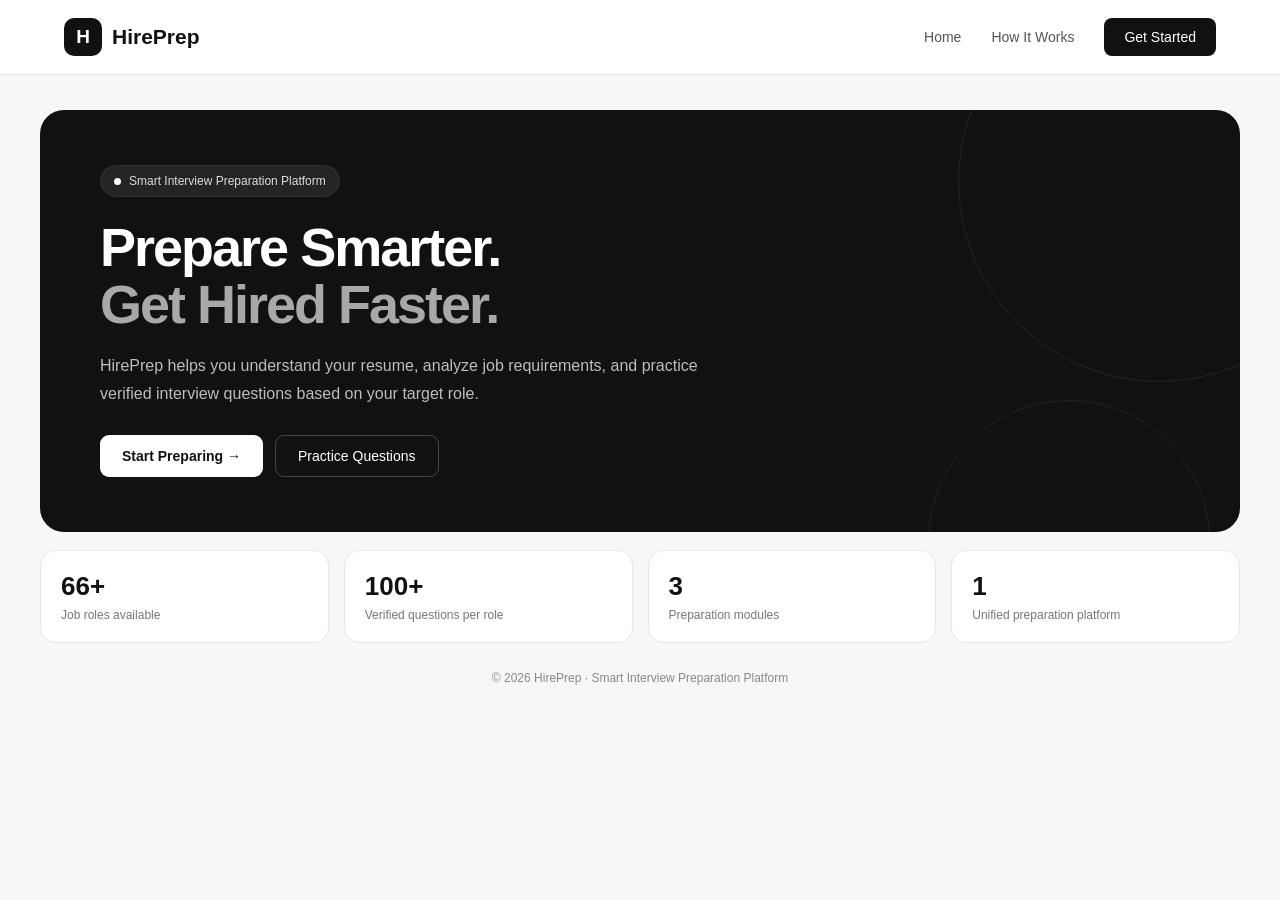
==== commit 66efb17c: "Restore updated frontend with interview question pagination" ====
--- a/frontend/index.html
+++ b/frontend/index.html
@@ -2,22 +2,564 @@
 <html lang="en">
 
 <head>
-
     <meta charset="UTF-8">
     <meta name="viewport" content="width=device-width, initial-scale=1.0">
 
-    <title>HirePrep | Interview Preparation</title>
-
-    <link rel="stylesheet" href="style.css">
-
+    <title>HirePrep | Smart Interview Preparation</title>
+
+    <style>
+        * {
+            box-sizing: border-box;
+            margin: 0;
+            padding: 0;
+        }
+
+        body {
+            font-family: Arial, Helvetica, sans-serif;
+            background: #f6f7f9;
+            color: #111111;
+        }
+
+        a {
+            text-decoration: none;
+            color: inherit;
+        }
+
+        /* ================= NAVBAR ================= */
+
+        .navbar {
+            width: 100%;
+            padding: 18px 5%;
+            background: #ffffff;
+            border-bottom: 1px solid #e8e8e8;
+        }
+
+        .navbar-inner {
+            max-width: 1250px;
+            margin: auto;
+            display: flex;
+            align-items: center;
+            justify-content: space-between;
+        }
+
+        .brand {
+            display: flex;
+            align-items: center;
+            gap: 10px;
+        }
+
+        .brand-logo {
+            width: 38px;
+            height: 38px;
+            border-radius: 10px;
+            background: #111111;
+            color: white;
+            display: flex;
+            align-items: center;
+            justify-content: center;
+            font-weight: bold;
+            font-size: 19px;
+        }
+
+        .brand-name {
+            font-size: 21px;
+            font-weight: 700;
+        }
+
+        .nav-links {
+            display: flex;
+            align-items: center;
+            gap: 30px;
+        }
+
+        .nav-links a {
+            font-size: 14px;
+            color: #555555;
+            transition: 0.2s;
+        }
+
+        .nav-links a:hover {
+            color: #111111;
+        }
+
+        .nav-button {
+            background: #111111;
+            color: white !important;
+            padding: 11px 20px;
+            border-radius: 8px;
+        }
+
+        /* ================= MAIN ================= */
+
+        .main {
+            max-width: 1250px;
+            margin: auto;
+            padding: 35px 25px 50px;
+        }
+
+        /* ================= HERO ================= */
+
+        .hero {
+            background: #111111;
+            color: white;
+            border-radius: 24px;
+            min-height: 410px;
+            padding: 55px 60px;
+            display: grid;
+            grid-template-columns: 1.25fr 0.75fr;
+            align-items: center;
+            gap: 40px;
+            overflow: hidden;
+            position: relative;
+        }
+
+        .hero::before {
+            content: "";
+            position: absolute;
+            width: 400px;
+            height: 400px;
+            border: 1px solid rgba(255,255,255,0.08);
+            border-radius: 50%;
+            right: -120px;
+            top: -130px;
+        }
+
+        .hero::after {
+            content: "";
+            position: absolute;
+            width: 280px;
+            height: 280px;
+            border: 1px solid rgba(255,255,255,0.07);
+            border-radius: 50%;
+            right: 30px;
+            bottom: -150px;
+        }
+
+        .hero-content {
+            position: relative;
+            z-index: 2;
+        }
+
+        .hero-label {
+            display: inline-flex;
+            align-items: center;
+            gap: 8px;
+            background: #242424;
+            border: 1px solid #333333;
+            padding: 8px 13px;
+            border-radius: 30px;
+            font-size: 12px;
+            color: #dddddd;
+            margin-bottom: 22px;
+        }
+
+        .dot {
+            width: 7px;
+            height: 7px;
+            border-radius: 50%;
+            background: #ffffff;
+        }
+
+        .hero h1 {
+            font-size: 54px;
+            line-height: 1.05;
+            letter-spacing: -2px;
+            margin-bottom: 20px;
+        }
+
+        .hero h1 span {
+            color: #a8a8a8;
+        }
+
+        .hero-description {
+            max-width: 600px;
+            font-size: 16px;
+            line-height: 1.7;
+            color: #bdbdbd;
+            margin-bottom: 28px;
+        }
+
+        .hero-buttons {
+            display: flex;
+            gap: 12px;
+            align-items: center;
+        }
+
+        .primary-btn {
+            background: white;
+            color: #111111;
+            padding: 13px 22px;
+            border-radius: 9px;
+            font-size: 14px;
+            font-weight: 600;
+        }
+
+        .secondary-btn {
+            border: 1px solid #444444;
+            color: white;
+            padding: 12px 22px;
+            border-radius: 9px;
+            font-size: 14px;
+        }
+
+        /* ================= HERO VISUAL ================= */
+
+        .hero-visual {
+            position: relative;
+            z-index: 2;
+            display: flex;
+            justify-content: center;
+        }
+
+        .dashboard-card {
+            width: 330px;
+            background: #1d1d1d;
+            border: 1px solid #353535;
+            border-radius: 18px;
+            padding: 20px;
+            box-shadow: 0 25px 60px rgba(0,0,0,0.35);
+        }
+
+        .dashboard-top {
+            display: flex;
+            justify-content: space-between;
+            align-items: center;
+            margin-bottom: 22px;
+        }
+
+        .dashboard-title {
+            font-size: 14px;
+            font-weight: 600;
+        }
+
+        .dashboard-status {
+            font-size: 10px;
+            padding: 5px 8px;
+            border-radius: 20px;
+            background: #303030;
+            color: #cccccc;
+        }
+
+        .score-box {
+            background: #282828;
+            border-radius: 14px;
+            padding: 20px;
+            text-align: center;
+            margin-bottom: 15px;
+        }
+
+        .score {
+            font-size: 42px;
+            font-weight: 700;
+        }
+
+        .score-label {
+            font-size: 11px;
+            color: #999999;
+            margin-top: 5px;
+        }
+
+        .progress {
+            height: 7px;
+            background: #363636;
+            border-radius: 10px;
+            margin-top: 15px;
+            overflow: hidden;
+        }
+
+        .progress-fill {
+            width: 82%;
+            height: 100%;
+            background: #ffffff;
+            border-radius: 10px;
+        }
+
+        .dashboard-row {
+            display: grid;
+            grid-template-columns: repeat(3, 1fr);
+            gap: 8px;
+        }
+
+        .mini-card {
+            background: #282828;
+            border-radius: 10px;
+            padding: 12px 8px;
+            text-align: center;
+        }
+
+        .mini-number {
+            font-size: 17px;
+            font-weight: 700;
+        }
+
+        .mini-text {
+            font-size: 9px;
+            color: #999999;
+            margin-top: 4px;
+        }
+
+        /* ================= STATS ================= */
+
+        .stats {
+            display: grid;
+            grid-template-columns: repeat(4, 1fr);
+            gap: 15px;
+            margin-top: 18px;
+        }
+
+        .stat-card {
+            background: white;
+            border: 1px solid #e6e6e6;
+            border-radius: 15px;
+            padding: 20px;
+        }
+
+        .stat-number {
+            font-size: 26px;
+            font-weight: 700;
+            margin-bottom: 6px;
+        }
+
+        .stat-text {
+            font-size: 12px;
+            color: #777777;
+        }
+
+        /* ================= SECTION TITLE ================= */
+
+        .section-heading {
+            text-align: center;
+            margin: 55px 0 25px;
+        }
+
+        .section-heading h2 {
+            font-size: 30px;
+            margin-bottom: 9px;
+        }
+
+        .section-heading p {
+            color: #777777;
+            font-size: 14px;
+        }
+
+        /* ================= FEATURES ================= */
+
+        .features {
+            display: grid;
+            grid-template-columns: repeat(3, 1fr);
+            gap: 18px;
+        }
+
+        .feature-card {
+            background: white;
+            border: 1px solid #e5e5e5;
+            border-radius: 17px;
+            padding: 27px;
+            transition: 0.25s;
+        }
+
+        .feature-card:hover {
+            transform: translateY(-4px);
+            box-shadow: 0 12px 30px rgba(0,0,0,0.07);
+        }
+
+        .feature-icon {
+            width: 45px;
+            height: 45px;
+            border-radius: 12px;
+            background: #111111;
+            color: white;
+            display: flex;
+            align-items: center;
+            justify-content: center;
+            font-size: 18px;
+            font-weight: bold;
+            margin-bottom: 20px;
+        }
+
+        .feature-card h3 {
+            font-size: 18px;
+            margin-bottom: 10px;
+        }
+
+        .feature-card p {
+            color: #777777;
+            font-size: 13px;
+            line-height: 1.7;
+        }
+
+        /* ================= HOW IT WORKS ================= */
+
+        .workflow {
+            background: white;
+            border: 1px solid #e5e5e5;
+            border-radius: 20px;
+            padding: 35px;
+            display: grid;
+            grid-template-columns: repeat(4, 1fr);
+            gap: 15px;
+        }
+
+        .step {
+            position: relative;
+            padding: 10px;
+        }
+
+        .step-number {
+            font-size: 12px;
+            color: #888888;
+            margin-bottom: 14px;
+        }
+
+        .step h3 {
+            font-size: 16px;
+            margin-bottom: 8px;
+        }
+
+        .step p {
+            color: #777777;
+            font-size: 12px;
+            line-height: 1.6;
+        }
+
+        /* ================= CTA ================= */
+
+        .cta {
+            margin-top: 55px;
+            background: #111111;
+            color: white;
+            border-radius: 20px;
+            padding: 40px;
+            text-align: center;
+        }
+
+        .cta h2 {
+            font-size: 30px;
+            margin-bottom: 10px;
+        }
+
+        .cta p {
+            color: #aaaaaa;
+            font-size: 14px;
+            margin-bottom: 22px;
+        }
+
+        .cta a {
+            display: inline-block;
+            background: white;
+            color: #111111;
+            padding: 12px 24px;
+            border-radius: 8px;
+            font-size: 14px;
+            font-weight: 600;
+        }
+
+        /* ================= FOOTER ================= */
+
+        .footer {
+            text-align: center;
+            padding: 28px 0 5px;
+            color: #888888;
+            font-size: 12px;
+        }
+
+        /* ================= RESPONSIVE ================= */
+
+        @media (max-width: 900px) {
+
+            .hero {
+                grid-template-columns: 1fr;
+                padding: 40px;
+            }
+
+            .hero-visual {
+                display: none;
+            }
+
+            .hero h1 {
+                font-size: 44px;
+            }
+
+            .stats {
+                grid-template-columns: repeat(2, 1fr);
+            }
+
+            .features {
+                grid-template-columns: 1fr;
+            }
+
+            .workflow {
+                grid-template-columns: repeat(2, 1fr);
+            }
+        }
+
+        @media (max-width: 600px) {
+
+            .navbar {
+                padding: 15px 20px;
+            }
+
+            .nav-links {
+                gap: 12px;
+            }
+
+            .nav-links a:not(.nav-button) {
+                display: none;
+            }
+
+            .main {
+                padding: 20px 15px;
+            }
+
+            .hero {
+                padding: 32px 25px;
+                min-height: 430px;
+            }
+
+            .hero h1 {
+                font-size: 38px;
+            }
+
+            .hero-description {
+                font-size: 14px;
+            }
+
+            .hero-buttons {
+                flex-direction: column;
+                align-items: stretch;
+            }
+
+            .hero-buttons a {
+                text-align: center;
+            }
+
+            .stats {
+                grid-template-columns: 1fr 1fr;
+            }
+
+            .workflow {
+                grid-template-columns: 1fr;
+                padding: 25px;
+            }
+
+            .section-heading h2 {
+                font-size: 25px;
+            }
+
+            .cta {
+                padding: 30px 20px;
+            }
+        }
+    </style>
 </head>
 
 <body>
 
-    <!-- Navigation -->
+    <!-- ================= NAVBAR ================= -->
+
     <header class="navbar">
 
-        <div class="nav-container">
+        <div class="navbar-inner">
 
             <a href="index.html" class="brand">
 
@@ -25,20 +567,11 @@
                     H
                 </div>
 
-                <div class="brand-info">
-
-                    <div class="brand-name">
-                        HirePrep
-                    </div>
-
-                    <div class="brand-subtitle">
-                        Interview Preparation
-                    </div>
-
+                <div class="brand-name">
+                    HirePrep
                 </div>
 
             </a>
-
 
             <nav class="nav-links">
 
@@ -46,304 +579,133 @@
                     Home
                 </a>
 
-                <a href="features.html">
-                    Features
-                </a>
-
                 <a href="how-it-works.html">
                     How It Works
                 </a>
 
+                <a href="analyze.html" class="nav-button">
+                    Get Started
+                </a>
+
             </nav>
 
-
-            <a href="analyze.html" class="nav-button">
-                Get Started
-            </a>
-
         </div>
 
     </header>
 
 
-    <main>
-
-        <!-- Hero -->
+    <main class="main">
+
+        <!-- ================= HERO ================= -->
+
         <section class="hero">
 
-            <div class="hero-container">
-
-                <div class="hero-content">
-
-                    <div class="eyebrow">
-                        INTERVIEW PREPARATION PLATFORM
+            <div class="hero-content">
+
+                <div class="hero-label">
+                    <span class="dot"></span>
+                    Smart Interview Preparation Platform
+                </div>
+
+                <h1>
+                    Prepare Smarter.<br>
+                    <span>Get Hired Faster.</span>
+                </h1>
+
+                <p class="hero-description">
+                    HirePrep helps you understand your resume, analyze
+                    job requirements, and practice verified interview
+                    questions based on your target role.
+                </p>
+
+                <div class="hero-buttons">
+
+                    <a href="analyze.html" class="primary-btn">
+                        Start Preparing →
+                    </a>
+
+                    <a href="question-settings.html" class="secondary-btn">
+                        Practice Questions
+                    </a>
+
+                </div>
+
+            </div>
+
+
+           
+
                     </div>
 
-                    <h1>
-
-                        Prepare for your
-
-                        <span>
-                            next interview.
-                        </span>
-
-                    </h1>
-
-                    <p class="hero-description">
-
-                        Upload your resume and the job description to
-                        understand the role and practice with interview
-                        questions tailored to your profile.
-
-                    </p>
-
-
-                    <div class="hero-actions">
-
-                        <a href="analyze.html" class="primary-btn">
-
-                            Start Preparing
-
-                            <span>
-                                →
-                            </span>
-
-                        </a>
-
-
-                        <a href="how-it-works.html" class="secondary-btn">
-
-                            See how it works
-
-                        </a>
-
-                    </div>
-
-
-                    <div class="hero-note">
-
-                        <span class="status-dot"></span>
-
-                        Resume + Job Description
-                        →
-                        Personalized Questions
-
-                    </div>
-
-                </div>
-
-
-                <!-- Product Preview -->
-                <div class="hero-preview">
-
-                    <div class="preview-window">
-
-                        <div class="preview-topbar">
-
-                            <div class="window-controls">
-
-                                <span></span>
-                                <span></span>
-                                <span></span>
-
-                            </div>
-
-
-                            <div class="preview-url">
-                                hireprep
-                            </div>
-
-                        </div>
-
-
-                        <div class="preview-content">
-
-                            <div class="preview-heading">
-
-                                <div>
-
-                                    <small>
-                                        INTERVIEW PREPARATION
-                                    </small>
-
-                                    <h3>
-                                        Ready to practice
-                                    </h3>
-
-                                </div>
-
-
-                                <div class="preview-check">
-                                    ✓
-                                </div>
-
-                            </div>
-
-
-                            <div class="preview-files">
-
-                                <div class="preview-file">
-
-                                    <div class="file-type">
-                                        PDF
-                                    </div>
-
-                                    <div class="file-details">
-
-                                        <strong>
-                                            Resume.pdf
-                                        </strong>
-
-                                        <span>
-                                            Resume analyzed
-                                        </span>
-
-                                    </div>
-
-                                    <div class="file-status">
-                                        ✓
-                                    </div>
-
-                                </div>
-
-
-                                <div class="preview-file">
-
-                                    <div class="file-type job-file">
-                                        JD
-                                    </div>
-
-                                    <div class="file-details">
-
-                                        <strong>
-                                            Job Description.pdf
-                                        </strong>
-
-                                        <span>
-                                            Role analyzed
-                                        </span>
-
-                                    </div>
-
-                                    <div class="file-status">
-                                        ✓
-                                    </div>
-
-                                </div>
-
-                            </div>
-
-
-                            <div class="preview-divider"></div>
-
-
-                            <div class="question-preview-header">
-
-                                <div>
-
-                                    <small>
-                                        GENERATED FOR YOU
-                                    </small>
-
-                                    <strong>
-                                        Interview Questions
-                                    </strong>
-
-                                </div>
-
-                                <span>
-                                    10
-                                </span>
-
-                            </div>
-
-
-                            <div class="question-item">
-
-                                <div class="question-number">
-                                    01
-                                </div>
-
-                                <p>
-
-                                    Tell me about one of your projects
-                                    and your contribution to it.
-
-                                </p>
-
-                            </div>
-
-
-                            <div class="question-item">
-
-                                <div class="question-number">
-                                    02
-                                </div>
-
-                                <p>
-
-                                    How have you used Python in your
-                                    academic or personal projects?
-
-                                </p>
-
-                            </div>
-
-
-                            <div class="question-item">
-
-                                <div class="question-number">
-                                    03
-                                </div>
-
-                                <p>
-
-                                    Why are you interested in this role?
-
-                                </p>
-
-                            </div>
-
-                        </div>
-
-                    </div>
-
                 </div>
 
             </div>
 
         </section>
 
+
+        <!-- ================= STATS ================= -->
+
+        <section class="stats">
+
+            <div class="stat-card">
+
+                <div class="stat-number">
+                    66+
+                </div>
+
+                <div class="stat-text">
+                    Job roles available
+                </div>
+
+            </div>
+
+
+            <div class="stat-card">
+
+                <div class="stat-number">
+                    100+
+                </div>
+
+                <div class="stat-text">
+                    Verified questions per role
+                </div>
+
+            </div>
+
+
+            <div class="stat-card">
+
+                <div class="stat-number">
+                    3
+                </div>
+
+                <div class="stat-text">
+                    Preparation modules
+                </div>
+
+            </div>
+
+
+            <div class="stat-card">
+
+                <div class="stat-number">
+                    1
+                </div>
+
+                <div class="stat-text">
+                    Unified preparation platform
+                </div>
+
+            </div>
+
+        </section>
+        <div class="footer">
+            © 2026 HirePrep · Smart Interview Preparation Platform
+        </div>
+
     </main>
 
-
-    <!-- Footer -->
-    <footer class="footer">
-
-        <div class="container footer-content">
-
-            <div>
-
-                <strong>
-                    HirePrep
-                </strong>
-
-                <span>
-                    · Interview Preparation Platform
-                </span>
-
-            </div>
-
-
-            <span>
-                Prepare smarter. Practice with purpose.
-            </span>
-
-        </div>
-
-    </footer>
-
 </body>
 
-</html>
-```
+</html>
